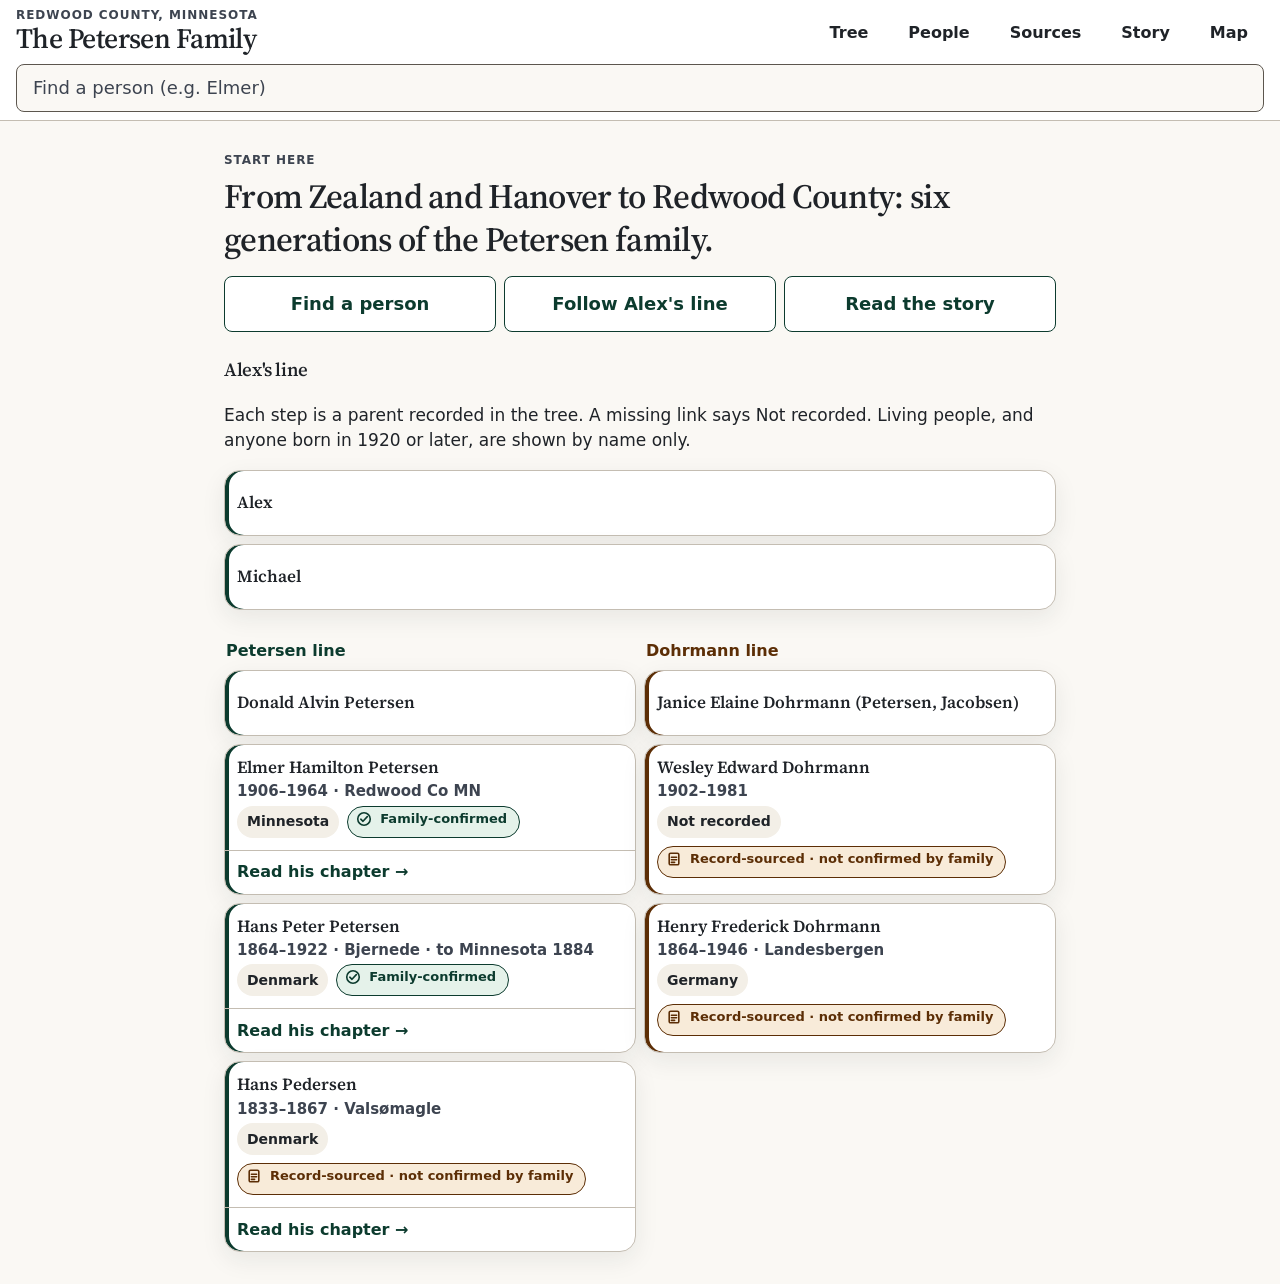
==== index.html @ b0c437d4 "Add a Start here home and a person finder Open the site on Alex's line back to Denmark and Germany, " ====
<!doctype html>
<html lang="en">
<head>
<meta charset="utf-8">
<title>Petersen Family Tree</title>
<meta name="viewport" content="width=device-width, initial-scale=1, viewport-fit=cover">
<meta name="color-scheme" content="light only">
<meta name="theme-color" content="#FAF8F4">
<meta name="description" content="From Zealand and Hanover to Redwood County. Find a person, follow Alex's line, and read the Petersen family story.">
<meta property="og:site_name" content="Petersen Family Tree">
<meta property="og:title" content="Petersen Family Tree">
<meta property="og:description" content="From Zealand and Hanover to Redwood County. Find a person, follow Alex's line, and read the Petersen family story.">
<meta property="og:type" content="website">
<meta property="og:url" content="https://alexpetersen88.github.io/petersen-family-tree/">
<meta property="og:image" content="https://alexpetersen88.github.io/petersen-family-tree/og.png">
<meta property="og:image:width" content="1200">
<meta property="og:image:height" content="630">
<meta property="og:image:alt" content="The Petersen Family, Redwood County, Minnesota">
<meta name="twitter:card" content="summary_large_image">
<meta name="twitter:title" content="Petersen Family Tree">
<meta name="twitter:description" content="From Zealand and Hanover to Redwood County. Find a person, follow Alex's line, and read the Petersen family story.">
<meta name="twitter:image" content="https://alexpetersen88.github.io/petersen-family-tree/og.png">
<link rel="canonical" href="https://alexpetersen88.github.io/petersen-family-tree/">
<link rel="icon" href="data:image/svg+xml,%3Csvg xmlns='http://www.w3.org/2000/svg' viewBox='0 0 32 32'%3E%3Crect width='32' height='32' rx='6' fill='%230C3B2E'/%3E%3C/svg%3E">
<script>
try{if(localStorage.getItem("petersen-tree-pane")==="hidden")document.documentElement.classList.add("tree-pane-hidden")}catch(e){}
try{var h=decodeURIComponent((location.hash||"").replace(/^#/,""));if(!h||h==="start")document.documentElement.classList.add("home-open")}catch(e){}
</script>
<link rel="stylesheet" href="style.css">
</head>
<body class="tree">
<header>
<div class="brand"><p class="eyebrow">Redwood County, Minnesota</p><h1><a href="index.html#start">The Petersen Family</a></h1></div>
<nav aria-label="Primary"><a class="on" data-nav="tree" href="index.html#tree" aria-current="page">Tree</a><a href="people.html">People</a><a href="sources.html">Sources</a><a href="story/index.html">Story</a><a href="map.html">Map</a></nav>
</header>
<section id="home" class="start">
<div class="start-inner">
<p class="eyebrow">Start here</p>
<h2 id="start-title">From Zealand and Hanover to Redwood County: six generations of the Petersen family.</h2>
<div class="start-actions">
<button type="button" id="find-person">Find a person</button>
<a href="#alex-line">Follow Alex's line</a>
<a href="story/index.html">Read the story</a>
</div>
<section id="alex-line" aria-labelledby="alex-line-title">
<h3 id="alex-line-title">Alex's line</h3>
<p class="lede">Each step is a parent recorded in the tree. A missing link says Not recorded. Living people, and anyone born in 1920 or later, are shown by name only.</p>
<div id="ladder-root"><p class="lede">The line loads with the family tree.</p></div>
</section>
</div>
</section>
<div class="banner"></div>
<div class="toolbar">
<div class="scope" role="group" aria-label="Tree scope">
<button id="scopefocus" type="button" aria-pressed="true" aria-label="Focus. Shows parents, spouse, children, and siblings.">Focus</button>
<button id="scopefull" type="button" aria-pressed="false">Show full tree</button>
</div>
<p id="scopestatus" class="sr" aria-live="polite">Focus on Hans Peter Petersen. Showing parents, spouse, children, and siblings.</p>
<details class="legend" id="legend">
<summary>Key</summary>
<div class="legend-body" id="legendbody">
<p><span class="badge badge-family" data-badge="family"><span class="badge-label">Family</span></span> Family-confirmed</p>
<p><span class="badge badge-records" data-badge="records"><span class="badge-label">Records</span></span> Record-sourced, not confirmed by family</p>
<p><span class="badge badge-candidate" data-badge="candidate"><span class="badge-label">Candidate</span></span> Candidate, not proven</p>
<p><span class="badge badge-living" data-badge="living"><span class="badge-label">Living</span></span> Living person</p>
<p class="legend-help">Focus shows parents, spouse, kids, and siblings. Show full tree for everyone else.</p>
<p class="legend-help">A bar joins a couple. Their children hang under that bar. Drag or pinch to move. Tap a person for details.</p>
</div>
</details>
<div class="ctrl" role="group" aria-label="Tree view">
<button id="zo" type="button" aria-label="Zoom out"><svg class="ctrl-ico" viewBox="0 0 24 24" aria-hidden="true" focusable="false"><path d="M6 12h12" fill="none" stroke="currentColor" stroke-width="2" stroke-linecap="round"/></svg></button>
<button id="zr" type="button" aria-label="Recenter on the selected person"><svg class="ctrl-ico" viewBox="0 0 24 24" aria-hidden="true" focusable="false"><circle cx="12" cy="12" r="3.5" fill="none" stroke="currentColor" stroke-width="2"/><path d="M12 3v4M12 17v4M3 12h4M17 12h4" fill="none" stroke="currentColor" stroke-width="2" stroke-linecap="round"/></svg><span class="ctrl-label">Recenter</span></button>
<button id="zi" type="button" aria-label="Zoom in"><svg class="ctrl-ico" viewBox="0 0 24 24" aria-hidden="true" focusable="false"><path d="M12 6v12M6 12h12" fill="none" stroke="currentColor" stroke-width="2" stroke-linecap="round"/></svg></button>
</div>
<button id="panetoggle" class="pane-toggle" type="button" aria-expanded="true" aria-controls="sheet"><span class="when-open">Hide details</span><span class="when-closed">Show details</span></button>
</div>
<main class="stage">
<div id="treewrap">
<svg id="svg" aria-label="Petersen family tree"><g id="vp"></g></svg>
</div>
<aside id="sheet" aria-labelledby="sheetlabel">
<button id="panehide" class="pane-hide" type="button">Hide details</button>
<div class="sheetbar" id="sheetbar">
<button id="sheetclose" class="sheetclose" type="button" aria-expanded="false" aria-controls="panel" aria-label="Show details">
<span class="handle" aria-hidden="true"></span>
<span class="sheetline"><span id="sheetlabel">Family tree</span><span id="sheetaction">Details</span></span>
</button>
</div>
<div class="peek-spacer" aria-hidden="true"></div>
<div id="panel" inert>
<h2>Family tree</h2>
<p class="empty-cta">Person details load with the tree.</p>
</div>
<div class="sheet-foot" id="sheetfoot" inert>
<button id="sheetback" type="button">Back to tree</button>
</div>
</aside>
</main>
<div id="safeprobe" aria-hidden="true"></div>
<script src="data.js"></script>
<script src="common.js"></script>
<script src="lineage.js"></script>
<script src="finder.js"></script>
<script src="home.js"></script>
<script src="tree.js"></script>
</body>
</html>
---- style.css ----
/* Source Serif 4, SIL OFL — see fonts/OFL.txt. Light only: no dark theme. */
@font-face{
  font-family:"Source Serif 4";
  font-style:normal;
  font-weight:400 700;
  font-display:swap;
  src:url("fonts/source-serif-4-latin.woff2") format("woff2");
  unicode-range:U+0000-00FF,U+0131,U+0152-0153,U+02BB-02BC,U+02C6,U+02DA,U+02DC,U+0304,U+0308,U+0329,U+2000-206F,U+20AC,U+2122,U+2191,U+2193,U+2212,U+2215,U+FEFF,U+FFFD;
}
:root{
  --bg:#FAF8F4;
  --ink:#1F2328;
  --muted:#3D4450;
  --line:#C4BDB2;
  --control:#5C564E;
  --edge:#5C564E;
  --accent:#0C3B2E;
  --accent-press:#08281F;
  --accent-soft:#E5F2EA;
  --records:#5C2E06;
  --records-soft:#F8EBD9;
  --green:var(--accent);
  --amber:var(--records);
  --date:var(--ink);
  --card:#FFFFFF;
  --card-2:#F3EFE7;
  --shadow:0 8px 24px rgba(31,35,40,.08);
  --green-soft:var(--accent-soft);
  --amber-soft:var(--records-soft);
  --blue-soft:var(--accent-soft);
  --blue:var(--accent);
  --on-accent:#FFFFFF;
  --peek:calc(72px + env(safe-area-inset-bottom, 0px));
  --tap:48px;
  --sans:system-ui,-apple-system,"Segoe UI",sans-serif;
  --serif:"Source Serif 4",Georgia,"Iowan Old Style","Palatino Linotype",Palatino,serif;
  color-scheme:light only;
}
*{box-sizing:border-box}
html,body{margin:0;max-width:100%;background:var(--bg);color:var(--ink)}
html{color-scheme:light only;background:#FAF8F4}
body{font-family:var(--sans);line-height:1.5;color:#1F2328;background:#FAF8F4}
h1,h2,h3{font-family:var(--serif);font-weight:560;letter-spacing:-.02em}
body.tree{height:100vh;height:100dvh;display:flex;flex-direction:column;overflow:hidden}
a{color:var(--accent)}
a:visited{color:var(--accent)}
button,a,summary{-webkit-tap-highlight-color:transparent}
:focus{outline:none}
:focus-visible{outline:3px solid var(--ink);outline-offset:3px}
header{flex:none;display:flex;flex-wrap:wrap;align-items:center;justify-content:space-between;gap:8px;row-gap:8px;padding:8px 16px;padding-top:max(8px,env(safe-area-inset-top));padding-left:max(16px,env(safe-area-inset-left));padding-right:max(16px,env(safe-area-inset-right));background:var(--card);border-bottom:1px solid var(--line);z-index:8}
.brand{min-width:0}
.eyebrow{margin:0;font:700 .75rem var(--sans);letter-spacing:.08em;text-transform:uppercase;color:var(--muted)}
h1{margin:0;font-size:clamp(1.125rem,4.4vw,1.5rem);line-height:1.2}
h1 a,h1 a:visited{color:inherit;text-decoration:none}
nav{display:flex;gap:8px;flex:none}
nav a{font:700 1rem var(--sans);text-decoration:none;color:var(--ink);padding:0 16px;border-radius:999px;min-height:var(--tap);min-width:var(--tap);display:inline-flex;align-items:center;justify-content:center;white-space:nowrap}
nav a.on{background:var(--accent);color:var(--on-accent)}
nav a.on:visited{color:var(--on-accent)}
.banner{flex:none;background:var(--card-2);border-bottom:1px solid var(--line)}
.banner-details summary{min-height:var(--tap);padding:8px 16px;padding-left:max(16px,env(safe-area-inset-left));padding-right:max(16px,env(safe-area-inset-right));display:flex;align-items:center;gap:8px;cursor:pointer;font:700 1rem/1.3 var(--sans);list-style:none}
.banner-details summary::-webkit-details-marker{display:none}
.banner-title{color:var(--ink)}
.banner-hint{margin-left:auto;color:var(--muted);font-weight:650;font-size:.875rem;text-align:right}
.banner-details summary::after{content:"";flex:none;width:8px;height:8px;border-right:2px solid var(--ink);border-bottom:2px solid var(--ink);transform:translateY(-2px) rotate(45deg)}
.banner-details[open] summary::after{transform:translateY(2px) rotate(-135deg)}
.banner-full{margin:0;padding:0 16px 16px;padding-left:max(16px,env(safe-area-inset-left));padding-right:max(16px,env(safe-area-inset-right));font:400 1rem/1.5 var(--sans);color:var(--ink)}
@media (max-width:800px){
  .banner-details summary{display:grid;grid-template-columns:minmax(0,1fr) auto;align-items:center;column-gap:8px;row-gap:0}
  .banner-title{grid-column:1}
  .banner-hint{grid-column:1;margin-left:0;text-align:left}
  .banner-details summary::after{grid-column:2;grid-row:1 / span 2;align-self:center;margin:0}
}
.toolbar{position:relative;z-index:6;flex:none;display:flex;flex-wrap:wrap;align-items:center;gap:8px;padding:8px 16px;padding-left:max(16px,env(safe-area-inset-left));padding-right:max(16px,env(safe-area-inset-right));background:var(--card);border-bottom:1px solid var(--line)}
.scope{display:flex;flex:1 1 auto;min-width:min(100%,18rem);border:1px solid var(--control);border-radius:999px;overflow:hidden;background:var(--bg)}
.scope button{flex:1;touch-action:manipulation;min-height:var(--tap);padding:0 14px;border:0;border-radius:0;background:transparent;color:var(--ink);font:700 1rem/1.2 var(--sans);cursor:pointer;white-space:nowrap}
.scope button+button{box-shadow:inset 1px 0 0 var(--control)}
.scope button[aria-pressed="true"]{background:var(--accent);color:var(--on-accent)}
.scope button:active{background:var(--card-2)}
.scope button[aria-pressed="true"]:active{background:var(--accent-press)}
.sr{position:absolute;width:1px;height:1px;padding:0;margin:-1px;overflow:hidden;clip:rect(0,0,0,0);white-space:nowrap;border:0}
.legend{position:relative}
.legend summary{min-height:var(--tap);min-width:var(--tap);padding:0 16px;display:inline-flex;align-items:center;gap:8px;border-radius:999px;border:1px solid var(--control);background:var(--bg);color:var(--ink);font:700 1rem var(--sans);cursor:pointer;list-style:none;touch-action:manipulation}
.legend summary::-webkit-details-marker{display:none}
.legend[open] summary{background:var(--accent-soft);color:var(--accent);border-color:var(--accent)}
.legend-body{display:none;position:absolute;left:0;top:calc(100% + 8px);width:min(24rem,calc(100vw - 32px));background:var(--card);border:1px solid var(--line);border-radius:16px;box-shadow:var(--shadow);padding:16px;z-index:7}
.legend[open] .legend-body{display:block}
.legend-body p{margin:8px 0;font:500 1rem/1.45 var(--sans);color:var(--ink)}
.legend-body .badge{margin:0 8px 4px 0}
.legend-help{color:var(--muted);margin-top:16px}
.badge{display:inline-flex;align-items:center;gap:8px;max-width:100%;min-height:32px;padding:4px 12px 4px 8px;border-radius:999px;border:1.5px solid transparent;font:700 .8125rem/1.3 var(--sans);vertical-align:middle}
.badge-ico{width:16px;height:16px;flex:none;display:block}
.badge-label{min-width:0}
.badge-family{color:var(--accent);background:var(--accent-soft);border-color:var(--accent)}
.badge-records,.badge-candidate{color:var(--records);background:var(--records-soft);border-color:var(--records)}
.badge-living{color:var(--ink);background:var(--card-2);border-color:var(--ink);border-style:dashed}
.pane-toggle{flex:none;min-height:var(--tap);padding:0 16px;display:inline-flex;align-items:center;justify-content:center;gap:8px;border-radius:999px;border:1px solid var(--accent);background:var(--card);color:var(--accent);font:700 1rem/1 var(--sans);cursor:pointer;touch-action:manipulation;white-space:nowrap}
html.tree-pane-hidden .pane-toggle{background:var(--accent);color:var(--on-accent)}
.pane-toggle:active{background:var(--accent-soft)}
html.tree-pane-hidden .pane-toggle:active{background:var(--accent-press)}
.pane-hide{display:none}
.ctrl{margin-left:auto;display:flex;gap:8px;flex:none}
.ctrl button{touch-action:manipulation;flex:none;min-height:var(--tap);min-width:var(--tap);padding:0 16px;border-radius:8px;border:1px solid var(--control);background:var(--card);color:var(--ink);font:700 1rem/1 var(--sans);cursor:pointer;display:inline-flex;align-items:center;justify-content:center;gap:8px}
.ctrl-ico{width:24px;height:24px;display:block;flex:none}
.ctrl button:active{background:var(--card-2)}
main.stage{flex:1;min-height:0;display:flex;position:relative;overflow:hidden}
#treewrap{flex:1;min-width:0;min-height:0;position:relative;overflow:hidden;background:var(--bg);touch-action:none}
@media (hover:hover) and (pointer:fine){
  #treewrap{cursor:grab}
  #treewrap.grabbing{cursor:grabbing}
  .ctrl button:hover,.legend summary:hover,.scope button:hover,.pane-toggle:hover,.pane-hide:hover,.story-tools-toggle:hover{background:var(--card-2)}
  html.tree-pane-hidden .pane-toggle:hover{background:var(--accent-press)}
  .legend[open] summary:hover{background:var(--accent-soft)}
  .scope button[aria-pressed="true"]:hover{background:var(--accent-press)}
}
svg{width:100%;height:100%;display:block;touch-action:none;overflow:visible}
svg text{font-family:var(--sans)}
.node{cursor:pointer}
.node rect{fill:var(--card);stroke:var(--line);stroke-width:1.6}
.node .nm{fill:var(--ink);font-weight:600;font-family:var(--serif)}
.node .sub{fill:var(--muted);font-weight:600}
.node .status{fill:currentColor;font-weight:700;font-size:13px}
.node .badge-bg{fill:var(--records-soft);stroke:var(--records);stroke-width:1.5}
.node.family{color:var(--accent)}
.node.records{color:var(--records)}
.node.family .badge-bg{fill:var(--accent-soft);stroke:var(--accent)}
.node.family rect{stroke:var(--accent);stroke-width:2.4}
.node.records rect{stroke:var(--records);stroke-width:2.4}
.node .badge-living{color:var(--ink)}
.node .badge-living .badge-bg{fill:var(--card-2);stroke:var(--ink);stroke-dasharray:3 2}
.node.living rect{fill:var(--accent-soft);stroke-dasharray:6 4}
.node.sel rect{stroke-width:4}
.node:focus-visible{outline:3px solid var(--ink);outline-offset:3px}
.edge{fill:none;stroke:var(--edge);stroke-width:2.25;stroke-linecap:round;stroke-linejoin:round}
.marr{stroke:var(--records);stroke-width:4;stroke-linecap:round}
#safeprobe{position:absolute;width:0;height:env(safe-area-inset-bottom,0px);overflow:hidden;pointer-events:none}
#sheet{position:absolute;left:0;right:0;bottom:0;z-index:5;display:flex;flex-direction:column;width:auto;max-height:calc(100% - 136px);overflow:hidden;background:var(--card);border-top:1px solid var(--line);border-radius:16px 16px 0 0;box-shadow:0 -8px 32px rgba(31,35,40,.16);transform:translateY(calc(100% - var(--peek)));transition:transform .24s ease;padding:0}
#sheet.open{transform:none;height:calc(100% - 136px)}
#sheet.dragging{transition:none}
.sheetbar{height:72px;flex:none;touch-action:none;user-select:none}
.sheetclose{display:flex;flex-direction:column;align-items:stretch;justify-content:center;width:100%;height:100%;margin:0;padding:8px 16px;border:0;background:transparent;color:inherit;font:inherit;text-align:left;cursor:pointer;touch-action:manipulation}
.handle{width:48px;height:4px;border-radius:999px;background:var(--control);display:block;margin:0 auto 8px}
.sheetline{display:flex;align-items:center;justify-content:space-between;gap:8px;min-width:0}
#sheetlabel{font:700 1.0625rem/1.2 var(--sans);color:var(--ink);overflow:hidden;text-overflow:ellipsis;white-space:nowrap;min-width:0}
#sheetaction{flex:none;display:inline-flex;align-items:center;min-height:32px;padding:8px 12px;border-radius:999px;background:var(--accent-soft);color:var(--accent);font:700 .875rem/1 var(--sans)}
.peek-spacer{height:env(safe-area-inset-bottom,0px);flex:none}
#sheet.open .peek-spacer{height:0}
#panel{overflow:auto;overscroll-behavior:contain;touch-action:pan-y;-webkit-overflow-scrolling:touch;padding:8px 16px 16px;flex:1;min-height:0}
#panel h2{margin:8px 0;font-size:1.75rem;line-height:1.15}
#panel h3{font:700 .75rem/1 var(--sans);letter-spacing:.07em;text-transform:uppercase;color:var(--muted);margin:16px 0 8px}
#panel dt{font:700 .75rem var(--sans);letter-spacing:.05em;text-transform:uppercase;color:var(--muted);margin-top:16px}
#panel dd{margin:0;font-size:1.0625rem}
#panel dd a.p{display:inline-flex;align-items:center;min-height:var(--tap);padding:8px 0}
.empty-cta{font:500 1.0625rem/1.5 var(--sans);color:var(--ink);margin:8px 0 0}
.pills{display:flex;flex-wrap:wrap;gap:8px;margin:0 0 8px}
.sheet-foot{flex:none;display:flex;padding:8px 16px calc(8px + env(safe-area-inset-bottom,0px));border-top:1px solid var(--line);background:var(--card)}
.sheet-foot button{flex:1;min-height:var(--tap);padding:0 16px;border:0;border-radius:8px;background:var(--accent);color:var(--on-accent);font:700 1rem/1 var(--sans);cursor:pointer;touch-action:manipulation}
.sheet-foot button:active{background:var(--accent-press)}
.sheet-foot button:focus-visible{outline-color:var(--ink)}
.relnote{color:var(--records);font:500 1rem/1.45 var(--sans);margin:8px 0}
.oknote{color:var(--accent);font:500 1rem/1.45 var(--sans);margin:8px 0}
a.p{color:var(--accent);cursor:pointer;text-decoration:underline;text-underline-offset:3px}
.src{margin:0 0 8px}
.src-jump{display:flex;gap:8px;align-items:center;min-height:var(--tap);padding:8px 16px;border:1px solid var(--control);border-radius:8px;background:var(--card-2);color:var(--ink);text-decoration:none}
.src-id{flex:none;font:800 .9rem var(--sans);color:var(--accent)}
.src-body{font:500 .95rem/1.35 var(--sans);overflow-wrap:anywhere}
a.src-url{display:flex;align-items:center;min-height:var(--tap);margin-top:8px;padding:8px 16px;border-radius:8px;background:var(--accent-soft);color:var(--accent);font:500 .875rem/1.35 ui-monospace,SFMono-Regular,Menlo,Consolas,monospace;overflow-wrap:anywhere;word-break:break-word}
.src-hint,.fineprint{font:500 .92rem/1.4 var(--sans)}
.src-hint{color:var(--ink);margin:8px 0}
.fineprint{color:var(--muted);margin:16px 0 0;font-size:.875rem}
.muted{color:var(--muted)}
td .muted{display:block;margin-top:8px}
.sticky-chrome{position:sticky;top:0;z-index:6;background:var(--bg)}
.sticky-chrome header{position:static}
.story-tools-toggle{display:flex;align-items:center;justify-content:space-between;gap:8px;width:100%;min-height:var(--tap);margin:0;padding:8px 16px;padding-left:max(16px,env(safe-area-inset-left));padding-right:max(16px,env(safe-area-inset-right));border:0;border-bottom:1px solid var(--line);background:var(--card);color:var(--accent);font:700 1rem/1.2 var(--sans);text-align:left;cursor:pointer;touch-action:manipulation}
.story-tools-toggle::after,.pane-toggle::after,.pane-hide::after{content:"";flex:none;width:8px;height:8px;border-right:2px solid currentColor;border-bottom:2px solid currentColor;transform:translateY(2px) rotate(-135deg)}
html.story-tools-collapsed .story-tools-toggle::after,html.tree-pane-hidden .pane-toggle::after{transform:translateY(-2px) rotate(45deg)}
.story-tools-toggle .when-closed,.pane-toggle .when-closed{display:none}
html.story-tools-collapsed .story-tools-toggle .when-open,html.tree-pane-hidden .pane-toggle .when-open{display:none}
html.story-tools-collapsed .story-tools-toggle .when-closed,html.tree-pane-hidden .pane-toggle .when-closed{display:inline}
html.story-tools-collapsed .story-tools,.story-tools[hidden]{display:none}
.story-tools-toggle:active{background:var(--accent-soft)}
.return-tree{display:flex;align-items:center;min-height:var(--tap);padding:8px 16px;padding-left:max(16px,env(safe-area-inset-left));padding-right:max(16px,env(safe-area-inset-right));background:var(--accent);color:var(--on-accent);font:700 1rem/1.3 var(--sans);text-decoration:none}
.return-tree:visited{color:var(--on-accent)}
.return-tree[hidden]{display:none}
.return-tree:focus-visible{outline-color:var(--ink)}
.wrap{padding:16px;padding-left:max(16px,env(safe-area-inset-left));padding-right:max(16px,env(safe-area-inset-right));padding-bottom:calc(32px + env(safe-area-inset-bottom,0px))}
.wrap h2{margin:8px 0;font-size:1.5rem}
.lede{font:400 1.0625rem/1.5 var(--sans);color:var(--ink)}
table,thead,tbody,tr,td,th{display:block;width:100%}
thead{display:none}
table{background:transparent;border:0;box-shadow:none;border-spacing:0}
tr{background:var(--card);border:1px solid var(--line);border-radius:16px;box-shadow:var(--shadow);margin:0 0 16px;padding:16px;scroll-margin-top:8px}
td,th{border:0;padding:8px 0;vertical-align:top;text-align:left;font-size:1rem;overflow-wrap:anywhere}
td::before{content:attr(data-label);display:block;font:700 .75rem var(--sans);letter-spacing:.05em;text-transform:uppercase;color:var(--muted);margin-bottom:8px}
.sid{font:800 1rem var(--sans);color:var(--ink)}
.flag{display:inline-block;margin-top:8px;font:700 .8125rem/1.35 var(--sans);color:var(--records)}
a.who{display:flex;align-items:center;min-height:var(--tap);padding:8px 0;border-bottom:1px solid var(--line);color:var(--ink);font:650 1rem/1.35 var(--sans);text-decoration:underline;text-underline-offset:3px}
a.who:last-child{border-bottom:0}
tr:last-child td{border-bottom:0}
tr:target{background:var(--records-soft);box-shadow:inset 0 0 0 2px var(--records)}
.notes p,.notes li{font:400 1rem/1.5 var(--sans);color:var(--ink)}
.notes h3{font-family:var(--serif);font-weight:600;font-size:1.125rem}
.notes a{overflow-wrap:anywhere}
@media (max-width:800px){
  .scope{flex:1 1 100%;min-width:0}
  .pane-toggle{flex:1 1 100%;border-radius:8px}
}
@media (max-width:800px) and (min-height:501px){
  header{flex-wrap:wrap;row-gap:8px}
  header nav{flex:1 1 100%;display:grid;grid-template-columns:repeat(5,minmax(0,1fr));gap:4px}
  header nav a{width:100%;padding:0 2px;font-size:.8125rem}
}
@media (max-width:380px){
  header nav a{font-size:.75rem;padding:0 1px}
}
@media (max-width:800px) and (max-height:500px){
  .eyebrow{display:none}
  header{padding-top:max(8px,env(safe-area-inset-top));padding-bottom:8px}
  .banner-hint{display:none}
  header nav{flex:1 1 100%;display:grid;grid-template-columns:repeat(5,minmax(0,1fr));gap:4px}
  header nav a{width:100%;padding:0 2px;font-size:.8125rem}
  #sheet{max-height:calc(100% - 80px)}
  #sheet.open{height:calc(100% - 80px)}
}
html.tree-pane-hidden #sheet,html.tree-pane-hidden #sheet.open{transform:translateY(100%);pointer-events:none}
@media (min-width:801px){
  h1{font-size:1.75rem}
  nav a{padding:0 16px}
  #sheet,#sheet.open{position:relative;transform:none;width:min(440px,38vw);height:auto;max-height:none;flex:none;align-self:stretch;border-radius:0;border-top:0;border-left:1px solid var(--line);box-shadow:none;overflow:auto}
  html.tree-pane-hidden #sheet,html.tree-pane-hidden #sheet.open{width:0;min-width:0;flex:0 0 0;border-left-width:0;overflow:hidden;padding:0;transform:none;visibility:hidden}
  .pane-hide{display:flex;align-items:center;justify-content:space-between;gap:8px;position:sticky;top:0;z-index:2;flex:none;width:100%;min-height:var(--tap);margin:0;padding:8px 16px;border:0;border-bottom:1px solid var(--line);background:var(--card);color:var(--accent);font:700 1rem/1.2 var(--sans);text-align:left;cursor:pointer;touch-action:manipulation}
  .pane-hide:active{background:var(--accent-soft)}
  .sheetbar,.peek-spacer,.sheet-foot{display:none}
  #panel{overflow:visible;flex:none}
  .wrap{max-width:1080px;margin:0 auto;padding-top:24px}
  table{display:table;border-collapse:separate;border-spacing:0;width:100%;background:var(--card);border:1px solid var(--line);border-radius:16px;overflow:hidden;box-shadow:var(--shadow)}
  thead{display:table-header-group}
  tbody{display:table-row-group}
  tr{display:table-row;margin:0;padding:0;border:0;border-radius:0;box-shadow:none;background:transparent}
  td,th{display:table-cell;width:auto;border-bottom:1px solid var(--line);padding:16px}
  th{font:700 .75rem var(--sans);letter-spacing:.05em;text-transform:uppercase;color:var(--muted);background:var(--card-2)}
  td::before{content:none}
  th:nth-child(1),td:nth-child(1){width:7rem}
  th:nth-child(3),td:nth-child(3){width:32%}
  a.who{min-height:var(--tap);padding:8px 0;border:0}
  tr:target{background:var(--records-soft);box-shadow:none}
}
@media (prefers-reduced-motion:reduce){#sheet{transition:none}}

body.story{background:var(--bg)}
.story-jump{display:grid;grid-template-columns:repeat(6,minmax(0,1fr));gap:8px;padding:8px 16px;padding-left:max(16px,env(safe-area-inset-left));padding-right:max(16px,env(safe-area-inset-right));background:var(--card);border-bottom:1px solid var(--line)}
.story-jump a{min-height:var(--tap);min-width:0;width:auto;display:flex;align-items:center;justify-content:center;padding:0 8px;border-radius:999px;border:1px solid var(--control);background:var(--bg);color:var(--ink);font:700 .875rem var(--sans);text-decoration:none;touch-action:manipulation}
.story-jump a[aria-current="page"]{background:var(--accent);border-color:var(--accent);color:var(--on-accent)}
.story-companions{display:flex;flex-direction:column;gap:8px;padding:0 16px 8px;padding-left:max(16px,env(safe-area-inset-left));padding-right:max(16px,env(safe-area-inset-right));background:var(--card);border-bottom:1px solid var(--line)}
.story-companions a{min-height:var(--tap);display:flex;align-items:center;justify-content:center;padding:8px 12px;border-radius:8px;border:1px solid var(--control);background:var(--bg);color:var(--ink);font:700 .9rem/1.2 var(--sans);text-align:center;text-decoration:none;touch-action:manipulation}
.story-companions a:visited{color:var(--ink)}
.story-companions a[aria-current="page"],.story-companions a[aria-current="page"]:visited{background:var(--accent);border-color:var(--accent);color:var(--on-accent)}
.story-files{display:flex;flex-direction:column;gap:8px;padding:0 16px 8px;padding-left:max(16px,env(safe-area-inset-left));padding-right:max(16px,env(safe-area-inset-right));background:var(--card);border-bottom:1px solid var(--line)}
.story-files a{min-height:var(--tap);display:flex;align-items:center;justify-content:center;padding:8px 16px;border-radius:8px;background:var(--accent-soft);color:var(--accent);font:700 .9rem/1.2 var(--sans);text-align:center;text-decoration:none;touch-action:manipulation}
@media (max-width:360px){
  .story-files a,.story-companions a{font-size:.8125rem;padding:8px}
}
.story-wrap{max-width:42rem;margin:0 auto;padding:24px 16px calc(40px + env(safe-area-inset-bottom));padding-left:max(16px,env(safe-area-inset-left));padding-right:max(16px,env(safe-area-inset-right))}
.story-wrap h2{line-height:1.2;font-size:clamp(1.75rem,7vw,2.125rem);margin:0 0 16px}
.story-wrap .lede{font-family:var(--serif);font-size:1.125rem;line-height:1.6;color:var(--ink);margin:0 0 16px}
.story-wrap h3{font-family:var(--serif);font-weight:600;font-size:1.25rem;line-height:1.35;letter-spacing:-.01em;color:var(--ink);margin:24px 0 8px}
.story-wrap p,.story-wrap li{font-family:var(--serif);font-size:1.125rem;line-height:1.65;overflow-wrap:break-word;text-wrap:pretty}
.story-wrap p{margin:0 0 16px}
.story-wrap ul{margin:0 0 16px;padding-left:1.25rem}
.story-wrap li{margin:0 0 8px;padding-left:.15rem}
.story-wrap li::marker{color:var(--accent)}
.story-wrap strong{font-weight:700}
.story-wrap code{font-family:ui-monospace,SFMono-Regular,Menlo,Consolas,monospace;font-size:.9em}
.dek{font-family:var(--serif);font-size:1.0625rem;line-height:1.55;color:var(--muted);margin:0 0 24px}
a.cite{font-family:var(--sans);font-weight:750;font-size:.86em;letter-spacing:.01em;white-space:nowrap;text-underline-offset:3px}
.provisional{background:var(--records-soft);border-radius:8px;padding:16px;box-shadow:inset 4px 0 0 var(--records)}
.unknown{margin-top:24px;padding:8px 16px 16px;background:var(--card);border:1px solid var(--line);border-radius:16px;box-shadow:var(--shadow)}
.unknown h3{margin-top:16px}
.chapter-list{list-style:none;margin:0;padding:0;display:flex;flex-direction:column;gap:8px}
.chapter-card{display:flex;gap:16px;align-items:flex-start;min-height:72px;padding:16px;background:var(--card);border:1px solid var(--line);border-radius:16px;box-shadow:var(--shadow);color:var(--ink);text-decoration:none;touch-action:manipulation}
.chapter-card:active{background:var(--accent-soft)}
.chapter-num{flex:none;width:48px;height:48px;border-radius:8px;background:var(--accent);color:var(--on-accent);display:flex;align-items:center;justify-content:center;font:700 1.125rem var(--sans)}
.chapter-copy{min-width:0;display:flex;flex-direction:column;gap:8px}
.chapter-title{font-family:var(--serif);font-weight:600;font-size:1.125rem;line-height:1.3;letter-spacing:-.01em}
.chapter-sum{font-family:var(--serif);font-weight:400;font-size:1rem;line-height:1.45;color:var(--ink)}
.pager{display:grid;grid-template-columns:1fr 1fr;gap:8px;margin-top:24px}
.pager a.prev,.pager a.next{display:flex;flex-direction:column;justify-content:center;gap:8px;min-height:64px;padding:16px;border-radius:16px;text-decoration:none;touch-action:manipulation}
.pager a.prev{border:1px solid var(--line);background:var(--card);color:var(--ink);box-shadow:var(--shadow)}
.pager a.next{background:var(--accent);color:var(--on-accent);border:1px solid var(--accent)}
.pager a.next:visited{color:var(--on-accent)}
.pager a.next:first-child{grid-column:2}
.pager .dir{font:700 .75rem var(--sans);letter-spacing:.06em;text-transform:uppercase}
.pager a.prev .dir{color:var(--muted)}
.pager a.next .dir{color:var(--accent-soft)}
.pager .label{font:700 1rem/1.25 var(--sans)}
.pager a.next{align-items:flex-end;text-align:right}
.key-row{margin:16px 0 24px}
.keylink{display:flex;align-items:center;justify-content:center;min-height:var(--tap);padding:8px 16px;border-radius:8px;border:1px solid var(--control);background:var(--card);color:var(--accent);font:700 1rem/1.3 var(--sans);text-decoration:none;box-shadow:var(--shadow);touch-action:manipulation}
.pager .keylink{grid-column:1 / -1}
.src-card{background:var(--card);border:1px solid var(--line);border-radius:16px;box-shadow:var(--shadow);padding:16px 16px 8px;margin:0 0 16px;scroll-margin-top:8px}
.download-block{display:flex;flex-direction:column;gap:8px;margin-top:24px}
.download-block h3{margin:0}
.download-card{display:flex;flex-direction:column;gap:8px;min-height:72px;padding:16px;background:var(--card);border:1px solid var(--line);border-radius:16px;box-shadow:var(--shadow);color:var(--ink);text-decoration:none;touch-action:manipulation}
.download-kicker{font:700 .75rem var(--sans);letter-spacing:.06em;text-transform:uppercase;color:var(--accent)}
.download-title{font-family:var(--serif);font-weight:600;font-size:1.125rem;line-height:1.3}
.download-sum{font-family:var(--serif);font-weight:400;font-size:1rem;line-height:1.4;color:var(--ink)}
.src-card h3{margin:8px 0}
.src-card .sid{font:800 1rem var(--sans)}
.src-card .flag{font:700 .875rem/1.35 var(--sans)}
.src-card:target{background:var(--records-soft);box-shadow:inset 0 0 0 2px var(--records)}
.story-wrap a.src-url{display:inline;margin:0;padding:0;min-height:0;background:transparent;border-radius:0;font-family:ui-monospace,SFMono-Regular,Menlo,Consolas,monospace;font-size:.82em;line-height:1.45;overflow-wrap:anywhere;word-break:break-word}
.story-wrap h4{font-family:var(--serif);font-weight:600;font-size:1.05rem;line-height:1.4;color:var(--muted);margin:0 0 16px}
.story-wrap hr.story-rule{border:0;border-top:1px solid var(--line);margin:24px 0}
.map-links{display:flex;flex-wrap:wrap;align-items:center;gap:8px;width:100%;margin:12px 0}
.map-link{display:inline-flex;align-items:center;justify-content:center;min-height:var(--tap);min-width:var(--tap);padding:8px 16px;border-radius:999px;background:var(--accent);color:var(--on-accent);font-family:var(--sans);font-style:normal;font-weight:700;font-size:1rem;line-height:1.2;text-decoration:none;touch-action:manipulation;white-space:nowrap}
.map-link:visited{color:var(--on-accent)}
.map-link-google,.map-link-quiet{background:var(--card);color:var(--accent);border:1px solid var(--control)}
.map-link-google:visited,.map-link-quiet:visited{color:var(--accent)}
.map-caption{flex:1 1 100%;font:700 .8125rem/1.3 var(--sans);font-style:normal;color:var(--records)}
@media (hover:hover) and (pointer:fine){
  .chapter-card:hover,.download-card:hover,.keylink:hover,.pager a.prev:hover,.story-files a:hover,.story-companions a:hover{background:var(--card-2)}
  .map-link:hover{background:var(--accent-press)}
  .map-link-google:hover,.map-link-quiet:hover,.place-jump:hover,.near-btns button:hover,.back-map:hover{background:var(--card-2)}
  .pager a.next:hover,.sheet-foot button:hover,nav a.on:hover,.return-tree:hover,.story-jump a[aria-current="page"]:hover,.story-companions a[aria-current="page"]:hover{background:var(--accent-press)}
}
@media (min-width:801px){
  .story-jump{display:flex;justify-content:center}
  .story-jump a{flex:0 0 auto;min-width:5rem;padding:0 16px}
  .story-companions{flex-direction:row;flex-wrap:wrap;justify-content:center}
  .story-companions a{flex:0 1 auto;min-width:9.5rem}
  .story-files{flex-direction:row;flex-wrap:wrap;justify-content:center}
  .story-files a{flex:1 1 12rem;min-width:12rem}
  .story-wrap{padding-top:32px}
  .story-wrap p,.story-wrap li{font-size:1.1875rem}
}

/* Map page. Light tiles only; no theme toggle. */
body.map-page{background:#FAF8F4}
.map-toolbar{align-items:stretch}
.map-toolbar .scope{flex:1 1 100%}
.map-layout{display:block}
#map.map-canvas{height:clamp(280px,48dvh,520px);width:100%;background:#E7E2D8;border-bottom:1px solid var(--line)}
.leaflet-container{background:#E7E2D8;font-family:var(--sans)}
.leaflet-touch .leaflet-control-zoom a,.leaflet-control-zoom a{width:48px;height:48px;line-height:48px;font-size:22px;color:var(--ink)}
.leaflet-bar a,.leaflet-bar a:hover{width:48px;height:48px;line-height:48px;background:var(--card);color:var(--ink);border-color:var(--control)}
.leaflet-control-attribution{font:600 .75rem/1.3 var(--sans);background:rgba(250,248,244,.94);color:var(--ink);max-width:min(18rem,70%)}
.leaflet-control-attribution a{color:var(--accent)}
.leaflet-div-icon.pin-icon{background:transparent;border:0}
.pin-dot{display:block;width:22px;height:22px;margin:13px;border-radius:999px;background:var(--accent);box-shadow:0 0 0 3px #fff,0 0 0 5px var(--accent)}
.pin-soft .pin-dot{background:var(--card);box-shadow:0 0 0 3px #fff,0 0 0 5px var(--records);border:2px dashed var(--records);width:18px;height:18px;margin:15px}
.pin-on .pin-dot{box-shadow:0 0 0 3px #fff,0 0 0 6px var(--ink)}
.map-side{padding:16px;padding-left:max(16px,env(safe-area-inset-left));padding-right:max(16px,env(safe-area-inset-right));padding-bottom:calc(32px + env(safe-area-inset-bottom))}
.map-side h2{margin:8px 0 12px;font-size:1.5rem}
.map-side .lede{margin:0 0 16px}
.region-on{display:none;margin-left:8px;font:700 .75rem var(--sans);letter-spacing:.06em;text-transform:uppercase;color:var(--accent)}
body[data-region="dk"] #places-dk .region-on,body[data-region="mn"] #places-mn .region-on{display:inline}
.place-list{display:flex;flex-direction:column;gap:12px;margin:0 0 24px}
.place-card{background:var(--card);border:1px solid var(--line);border-radius:16px;box-shadow:var(--shadow);scroll-margin-top:12px}
.place-card.is-current{border-color:var(--accent);box-shadow:inset 0 0 0 2px var(--accent),var(--shadow)}
.place-soft{border-style:dashed}
.place-heading{margin:0}
.place-jump{display:flex;flex-direction:column;align-items:flex-start;gap:4px;width:100%;min-height:var(--tap);margin:0;padding:16px;border:0;border-radius:16px;background:transparent;color:var(--ink);text-align:left;cursor:pointer;touch-action:manipulation}
.place-jump:active{background:var(--accent-soft)}
.place-kicker{font:700 .75rem var(--sans);letter-spacing:.06em;text-transform:uppercase;color:var(--accent)}
.place-soft .place-kicker{color:var(--records)}
.place-name{font-family:var(--serif);font-weight:600;font-size:1.25rem;line-height:1.25;letter-spacing:-.02em}
.place-meta{font:600 1rem/1.35 var(--sans);color:var(--muted)}
.place-body{padding:0 16px 16px}
.place-body p{margin:0 0 12px;font:400 1.0625rem/1.5 var(--sans);color:var(--ink)}
.place-where{font-weight:650}
.back-map{display:none}
.place-card.is-current .back-map{display:inline-flex;align-items:center;justify-content:center;min-height:var(--tap);margin:0 0 12px;padding:8px 16px;border-radius:999px;border:1px solid var(--control);background:var(--card);color:var(--accent);font:700 1rem/1.2 var(--sans);cursor:pointer;touch-action:manipulation}
.near-chooser{margin:0 0 16px;padding:16px;background:var(--records-soft);border-radius:16px;box-shadow:inset 4px 0 0 var(--records)}
.near-chooser p{margin:0 0 12px;font:600 1.0625rem/1.45 var(--sans)}
.near-btns{display:flex;flex-direction:column;gap:8px}
.near-btns button{min-height:var(--tap);padding:12px 16px;border-radius:8px;border:1px solid var(--control);background:var(--card);color:var(--ink);font:700 1rem/1.3 var(--sans);text-align:left;cursor:pointer;touch-action:manipulation}
.near-btns button:active,.back-map:active{background:var(--accent-soft)}
@media (min-width:801px){
  .map-layout{display:grid;grid-template-columns:minmax(0,1.4fr) minmax(340px,440px);align-items:start}
  #map.map-canvas{position:sticky;top:0;height:100dvh;max-height:100dvh;border-bottom:0;border-right:1px solid var(--line)}
  .map-side{padding-top:24px}
}
@media (prefers-reduced-motion:reduce){
  .map-canvas,.place-card{scroll-behavior:auto}
}

/* F02 finder and F03 Start here. Light palette only. */
html.home-open{height:auto;overflow:auto}
html.home-open body.tree{height:auto;min-height:100dvh;overflow:visible;display:block}
html.home-open .banner,html.home-open .toolbar,html.home-open main.stage{display:none}
body.tree #home{display:none}
html.home-open body.tree #home{display:block}
html.home-open header{position:sticky;top:0}
html.home-open [data-nav="tree"].on,html.home-open [data-nav="tree"].on:visited{background:transparent;color:var(--ink)}
.finder{flex:1 1 100%;position:relative;min-width:0;margin:0}
.finder input{width:100%;min-height:48px;margin:0;padding:0 16px;border:1px solid var(--control);border-radius:8px;background:var(--bg);color:var(--ink);font:400 1.125rem/1.3 var(--sans)}
.finder input::placeholder{color:var(--muted);opacity:1}
.finder-pop{position:absolute;left:0;right:0;top:calc(100% + 4px);background:var(--card);border:1px solid var(--line);border-radius:16px;box-shadow:var(--shadow);z-index:30;overflow:hidden}
.finder-pop[hidden]{display:none}
#finder-list{list-style:none;margin:0;padding:8px;max-height:min(20rem,50dvh);overflow:auto}
#finder-list a,.finder-all,.people-list a{display:flex;flex-wrap:wrap;align-items:center;gap:2px 8px;box-sizing:border-box;min-height:56px;padding:8px 12px;border-radius:8px;color:var(--ink);text-decoration:none;font:600 1.0625rem/1.35 var(--sans);overflow-wrap:anywhere}
.finder-all{border-radius:0;border-top:1px solid var(--line);color:var(--accent);font-weight:700}
.finder-all:visited{color:var(--accent)}
.finder-name{font-weight:700}
.finder-meta{color:var(--muted);font-weight:600}
.finder-empty{display:flex;align-items:center;min-height:56px;padding:8px 12px;color:var(--muted);font:600 1.0625rem/1.35 var(--sans)}
#finder-list a[aria-selected="true"]{background:var(--accent-soft)}
.start{padding:16px;padding-left:max(16px,env(safe-area-inset-left));padding-right:max(16px,env(safe-area-inset-right));padding-bottom:calc(32px + env(safe-area-inset-bottom))}
.start-inner{max-width:52rem;margin:0 auto}
.start h2{margin:8px 0 16px;font-size:clamp(1.5rem,6vw,2.125rem);line-height:1.25}
.start .lede{margin:0 0 16px}
.start-actions{display:flex;flex-direction:column;gap:8px;margin:0 0 24px}
.start-actions button,.start-actions a{appearance:none;width:100%;min-height:56px;padding:8px 16px;border-radius:8px;border:1px solid var(--accent);background:var(--card);color:var(--accent);font:700 1.125rem/1.2 var(--sans);text-align:center;text-decoration:none;display:flex;align-items:center;justify-content:center;cursor:pointer;touch-action:manipulation}
.start-actions a:visited{color:var(--accent)}
.start-actions button:active,.start-actions a:active{background:var(--accent-soft)}
#alex-line{scroll-margin-top:12rem}
.ladder{list-style:none;margin:0;padding:0;display:flex;flex-direction:column;gap:8px}
.ladder-pair{display:grid;grid-template-columns:minmax(0,1fr) minmax(0,1fr);gap:8px;min-width:0}
.ladder-labels span{display:flex;align-items:flex-end;min-height:44px;padding:4px 2px 0;font:700 1rem/1.3 var(--sans)}
.ladder-labels span:first-child{color:var(--accent)}
.ladder-labels span:last-child{color:var(--records)}
@media (max-width:800px){
  .ladder-pair:not(.ladder-labels){grid-template-columns:minmax(0,1fr)}
}
.rung{min-width:0;min-height:64px;display:flex;flex-direction:column;background:var(--card);border:1px solid var(--line);border-radius:16px;box-shadow:var(--shadow);overflow:hidden}
.rung-petersen{box-shadow:inset 4px 0 0 var(--accent),var(--shadow)}
.rung-dohrmann{box-shadow:inset 4px 0 0 var(--records),var(--shadow)}
.ladder-pair .rung:only-child{grid-column:1}
.rung-main{display:flex;flex-direction:column;align-items:flex-start;justify-content:center;gap:4px;min-height:64px;min-width:0;max-width:100%;padding:12px;color:var(--ink);text-decoration:none;overflow-wrap:anywhere}
.rung-facts{display:flex;flex-wrap:wrap;gap:8px;align-items:center;max-width:100%;min-width:0}
.rung-main .badge{box-sizing:border-box;width:auto;max-width:100%;min-width:0;justify-content:flex-start}
.rung-main:visited{color:var(--ink)}
.rung-name{font-family:var(--serif);font-weight:600;font-size:1.0625rem;line-height:1.25}
.rung-years,.rung-place{font:600 .9375rem/1.3 var(--sans);color:var(--muted)}
.rung .badge{white-space:normal;height:auto;align-items:flex-start}
.rung .badge-label{white-space:normal}
.rung-chapter{display:flex;align-items:center;min-height:44px;padding:8px 12px;border-top:1px solid var(--line);color:var(--accent);font:700 1rem/1.2 var(--sans);text-decoration:none}
.rung-chapter:visited{color:var(--accent)}
.rung-gap{justify-content:center;padding:12px}
.rung-gap .rung-name{margin:0;color:var(--muted);font-family:var(--sans);font-weight:650}
.tag{display:inline-flex;align-items:center;align-self:flex-start;min-height:32px;padding:4px 10px;border-radius:999px;background:var(--card-2);color:var(--ink);font:700 .875rem/1.2 var(--sans)}
.line-jump{display:flex;flex-direction:column;gap:8px;width:100%;margin:0 0 24px}
.line-jump a{min-height:56px;display:flex;align-items:center;justify-content:center;padding:8px 16px;border-radius:8px;border:1px solid var(--accent);background:var(--card);color:var(--accent);font:700 1.0625rem/1.2 var(--sans);text-decoration:none;text-align:center}
.line-jump a:visited{color:var(--accent)}
.line-jump a:active{background:var(--accent-soft)}
.people-page section,.people-page h3,.people-page h4{scroll-margin-top:12rem}
.people-page h3{margin:24px 0 8px;font-size:1.5rem}
.people-page h4{margin:16px 0 8px;font-size:1.125rem}
.letter-jump{display:flex;flex-wrap:wrap;gap:8px;width:100%;margin:0 0 8px}
.letter-jump a{min-width:44px;min-height:44px;padding:0 8px;display:inline-flex;align-items:center;justify-content:center;border-radius:8px;border:1px solid var(--control);background:var(--bg);color:var(--ink);font:700 1rem var(--sans);text-decoration:none}
.letter-jump a:visited{color:var(--ink)}
.people-list{list-style:none;margin:0 0 16px;padding:0;background:var(--card);border:1px solid var(--line);border-radius:16px;box-shadow:var(--shadow);overflow:hidden}
.people-list a{border-radius:0;border-bottom:1px solid var(--line);padding:8px 16px}
.people-list a:visited{color:var(--ink)}
.people-list li:last-child a{border-bottom:0}
@media (min-width:801px){
  .start{padding-top:32px}
  .start-actions{flex-direction:row}
  .start-actions button,.start-actions a{flex:1 1 0;width:auto}
  .line-jump{flex-direction:row}
  .line-jump a{flex:1}
}
@media (hover:hover) and (pointer:fine){
  #finder-list a:hover,.people-list a:hover,.rung-main:hover,.letter-jump a:hover{background:var(--accent-soft)}
  .start-actions button:hover,.start-actions a:hover,.line-jump a:hover,.finder-all:hover,.rung-chapter:hover{background:var(--accent-soft)}
}
@media (prefers-reduced-motion:reduce){
  .finder-pop,.rung,.start{scroll-behavior:auto}
}
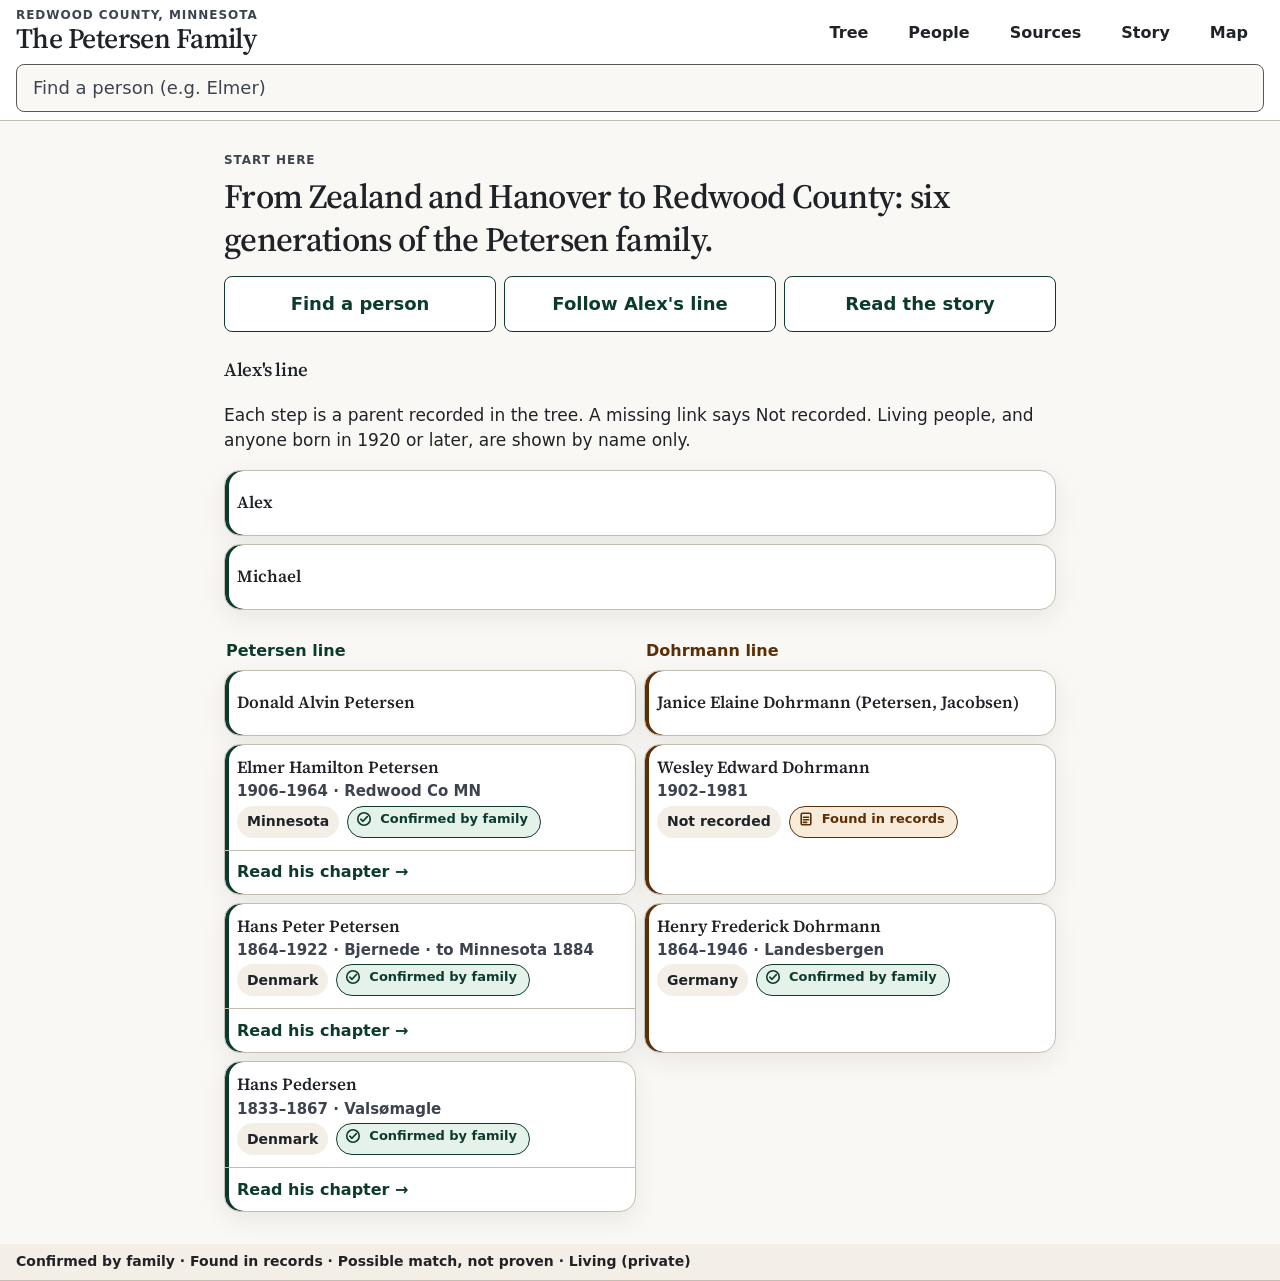
==== commit 2d351802: "Make the tree, sources, and story easier to read Whole family is a list on a phone, Back steps throu" ====
--- a/index.html
+++ b/index.html
@@ -59,12 +59,12 @@
 <details class="legend" id="legend">
 <summary>Key</summary>
 <div class="legend-body" id="legendbody">
-<p><span class="badge badge-family" data-badge="family"><span class="badge-label">Family</span></span> Family-confirmed</p>
-<p><span class="badge badge-records" data-badge="records"><span class="badge-label">Records</span></span> Record-sourced, not confirmed by family</p>
-<p><span class="badge badge-candidate" data-badge="candidate"><span class="badge-label">Candidate</span></span> Candidate, not proven</p>
-<p><span class="badge badge-living" data-badge="living"><span class="badge-label">Living</span></span> Living person</p>
+<p><span class="badge badge-family" data-badge="family"><span class="badge-label">Confirmed by family</span></span> Locked, or confirmed by Alex</p>
+<p><span class="badge badge-records" data-badge="records"><span class="badge-label">Found in records</span></span> Record-sourced, or a hit</p>
+<p><span class="badge badge-candidate" data-badge="candidate"><span class="badge-label">Possible match, not proven</span></span> Candidate, or a lead</p>
+<p><span class="badge badge-living" data-badge="living"><span class="badge-label">Living (private)</span></span> Living, or born after about 1920</p>
 <p class="legend-help">Focus shows parents, spouse, kids, and siblings. Show full tree for everyone else.</p>
-<p class="legend-help">A bar joins a couple. Their children hang under that bar. Drag or pinch to move. Tap a person for details.</p>
+<p class="legend-help">A bar joins a couple. Their children hang under that bar. Drag or pinch to move. On a phone, swipe up for the next generation and down for the previous one. Tap a person for details.</p>
 </div>
 </details>
 <div class="ctrl" role="group" aria-label="Tree view">
@@ -74,12 +74,15 @@
 </div>
 <button id="panetoggle" class="pane-toggle" type="button" aria-expanded="true" aria-controls="sheet"><span class="when-open">Hide details</span><span class="when-closed">Show details</span></button>
 </div>
+<p class="keystrip" id="keystrip">Confirmed by family · Found in records · Possible match, not proven · Living (private)</p>
 <main class="stage">
 <div id="treewrap">
 <svg id="svg" aria-label="Petersen family tree"><g id="vp"></g></svg>
+<div id="familylist" class="family-list" hidden></div>
 </div>
 <aside id="sheet" aria-labelledby="sheetlabel">
 <button id="panehide" class="pane-hide" type="button">Hide details</button>
+<p class="keystrip keystrip-sheet">Confirmed by family · Found in records · Possible match, not proven · Living (private)</p>
 <div class="sheetbar" id="sheetbar">
 <button id="sheetclose" class="sheetclose" type="button" aria-expanded="false" aria-controls="panel" aria-label="Show details">
 <span class="handle" aria-hidden="true"></span>
--- a/style.css
+++ b/style.css
@@ -467,3 +467,91 @@
 @media (prefers-reduced-motion:reduce){
   .finder-pop,.rung,.start{scroll-behavior:auto}
 }
+
+/* F07–F15 */
+.keystrip{margin:0;padding:8px 16px;background:var(--card-2);border-bottom:1px solid var(--line);font:700 .875rem/1.4 var(--sans);color:var(--ink)}
+.keystrip-sheet{display:none;border-bottom:0;padding:8px 16px 0}
+@media (max-width:800px){
+  #keystrip{display:none}
+  .keystrip-sheet{display:block}
+  body.outline-mode #svg{display:none}
+  body.outline-mode #familylist{display:block}
+}
+.family-list{display:none;overflow:auto;height:100%;padding:8px 16px 24px;background:var(--bg)}
+.outline,.outline ul{list-style:none;margin:0;padding:0}
+.outline ul{margin-left:16px;border-left:2px solid var(--line);padding-left:8px}
+.outline button{display:flex;align-items:center;width:100%;min-height:44px;margin:4px 0;padding:8px 12px;border:1px solid var(--line);border-radius:8px;background:var(--card);color:var(--ink);font:600 1rem/1.3 var(--sans);text-align:left;cursor:pointer}
+.story-jumps{display:flex;flex-direction:column;gap:8px;margin:8px 0 16px}
+.story-jump-btn{display:flex;align-items:center;min-height:44px;padding:8px 16px;border-radius:8px;background:var(--accent);color:var(--on-accent);font:700 1rem/1.3 var(--sans);text-decoration:none}
+.story-jump-btn:visited{color:var(--on-accent)}
+.research-notes{margin:16px 0;border:1px solid var(--line);border-radius:8px;background:var(--card-2)}
+.research-notes summary{min-height:44px;padding:8px 16px;font:700 1rem/1.3 var(--sans);cursor:pointer}
+.research-notes p{margin:0;padding:0 16px 12px;font:400 .95rem/1.45 var(--sans)}
+.fact-sure{font-weight:700}
+.source-search{margin:0 0 16px}
+#source-q{width:100%;min-height:48px;padding:0 16px;border:1px solid var(--control);border-radius:8px;background:var(--bg);color:var(--ink);font:400 1.125rem/1.3 var(--sans)}
+#source-all{min-height:44px;margin:0 0 16px;padding:8px 16px;border:1px solid var(--accent);border-radius:8px;background:var(--card);color:var(--accent);font:700 1rem var(--sans);cursor:pointer}
+.updated{margin:4px 0 16px;font:600 1rem/1.4 var(--sans);color:var(--muted)}
+.ruled{margin:16px 0}
+.ruled summary{min-height:44px;display:flex;align-items:center;font:700 1rem/1.3 var(--sans);cursor:pointer}
+a.cite{display:inline-flex;align-items:center;min-height:32px;padding:6px 8px;margin:0 4px}
+.place-card:not(.is-current) .place-body{display:none}
+.place-jump{min-height:56px}
+.people-here{font:600 1rem/1.4 var(--sans)}
+.node .status{font-size:16px}
+
+/* F04 + F06: phone tree stays readable, and the chrome gets out of the way. */
+.banner-in-key{display:none}
+@media (max-width:800px){
+  body.tree .banner{display:none}
+  .banner-in-key{display:block}
+  html:not(.home-open) body.tree header{padding-top:max(4px,env(safe-area-inset-top));padding-bottom:4px;row-gap:4px}
+  html:not(.home-open) body.tree .eyebrow{display:none}
+  html:not(.home-open) body.tree h1{font-size:.95rem;max-width:5.5rem;overflow:hidden;text-overflow:ellipsis;white-space:nowrap}
+  html:not(.home-open) body.tree header nav{flex:1 1 auto;display:flex;width:auto;min-width:0;gap:4px}
+  html:not(.home-open) body.tree header nav a{min-height:44px;min-width:0;padding:0 4px;font-size:.8125rem}
+  html:not(.home-open) body.tree .finder input{min-height:44px;font-size:1rem}
+  body.tree .toolbar{flex-wrap:nowrap;gap:8px;padding:4px 8px;padding-left:max(8px,env(safe-area-inset-left));padding-right:max(8px,env(safe-area-inset-right))}
+  body.tree .scope{flex:1 1 auto;min-width:0;min-height:44px}
+  body.tree .scope button{min-height:44px;padding:0 8px;font-size:.9375rem}
+  body.tree .legend summary{min-height:44px;min-width:44px;padding:0 12px}
+  body.tree .pane-toggle{display:none}
+  body.tree .ctrl{position:fixed;right:max(8px,env(safe-area-inset-right));bottom:calc(var(--peek) + 8px);margin:0;width:48px;flex-direction:column;gap:8px;z-index:6}
+  body.tree .ctrl button{width:48px;min-width:48px;height:48px;min-height:48px;padding:0}
+  body.tree .ctrl-label{position:absolute;width:1px;height:1px;padding:0;margin:-1px;overflow:hidden;clip:rect(0,0,0,0)}
+  body.tree:has(#sheet.open) .ctrl{bottom:auto;top:calc(var(--chrome, 160px) + 8px)}
+  #sheet{max-height:85dvh}
+  #sheet.open{height:85dvh;max-height:85dvh}
+}
+
+/* F07–F15 */
+.keystrip{margin:0;padding:8px 16px;background:var(--card-2);border-bottom:1px solid var(--line);font:700 .875rem/1.4 var(--sans);color:var(--ink)}
+.keystrip-sheet{display:none;border-bottom:0;padding:8px 16px 0}
+@media (max-width:800px){
+  #keystrip{display:none}
+  .keystrip-sheet{display:block}
+  body.outline-mode #svg{display:none}
+  body.outline-mode #familylist{display:block}
+}
+.family-list{display:none;overflow:auto;height:100%;padding:8px 16px 24px;background:var(--bg)}
+.outline,.outline ul{list-style:none;margin:0;padding:0}
+.outline ul{margin-left:16px;border-left:2px solid var(--line);padding-left:8px}
+.outline button{display:flex;align-items:center;width:100%;min-height:44px;margin:4px 0;padding:8px 12px;border:1px solid var(--line);border-radius:8px;background:var(--card);color:var(--ink);font:600 1rem/1.3 var(--sans);text-align:left;cursor:pointer}
+.story-jumps{display:flex;flex-direction:column;gap:8px;margin:8px 0 16px}
+.story-jump-btn{display:flex;align-items:center;min-height:44px;padding:8px 16px;border-radius:8px;background:var(--accent);color:var(--on-accent);font:700 1rem/1.3 var(--sans);text-decoration:none}
+.story-jump-btn:visited{color:var(--on-accent)}
+.research-notes{margin:16px 0;border:1px solid var(--line);border-radius:8px;background:var(--card-2)}
+.research-notes summary{min-height:44px;padding:8px 16px;font:700 1rem/1.3 var(--sans);cursor:pointer}
+.research-notes p{margin:0;padding:0 16px 12px;font:400 .95rem/1.45 var(--sans)}
+.fact-sure{font-weight:700}
+.source-search{margin:0 0 16px}
+#source-q{width:100%;min-height:48px;padding:0 16px;border:1px solid var(--control);border-radius:8px;background:var(--bg);color:var(--ink);font:400 1.125rem/1.3 var(--sans)}
+#source-all{min-height:44px;margin:0 0 16px;padding:8px 16px;border:1px solid var(--accent);border-radius:8px;background:var(--card);color:var(--accent);font:700 1rem var(--sans);cursor:pointer}
+.updated{margin:4px 0 16px;font:600 1rem/1.4 var(--sans);color:var(--muted)}
+.ruled{margin:16px 0}
+.ruled summary{min-height:44px;display:flex;align-items:center;font:700 1rem/1.3 var(--sans);cursor:pointer}
+a.cite{display:inline-flex;align-items:center;min-height:32px;padding:6px 8px;margin:0 4px}
+.place-card:not(.is-current) .place-body{display:none}
+.place-jump{min-height:56px}
+.people-here{font:600 1rem/1.4 var(--sans)}
+.node .status{font-size:16px}
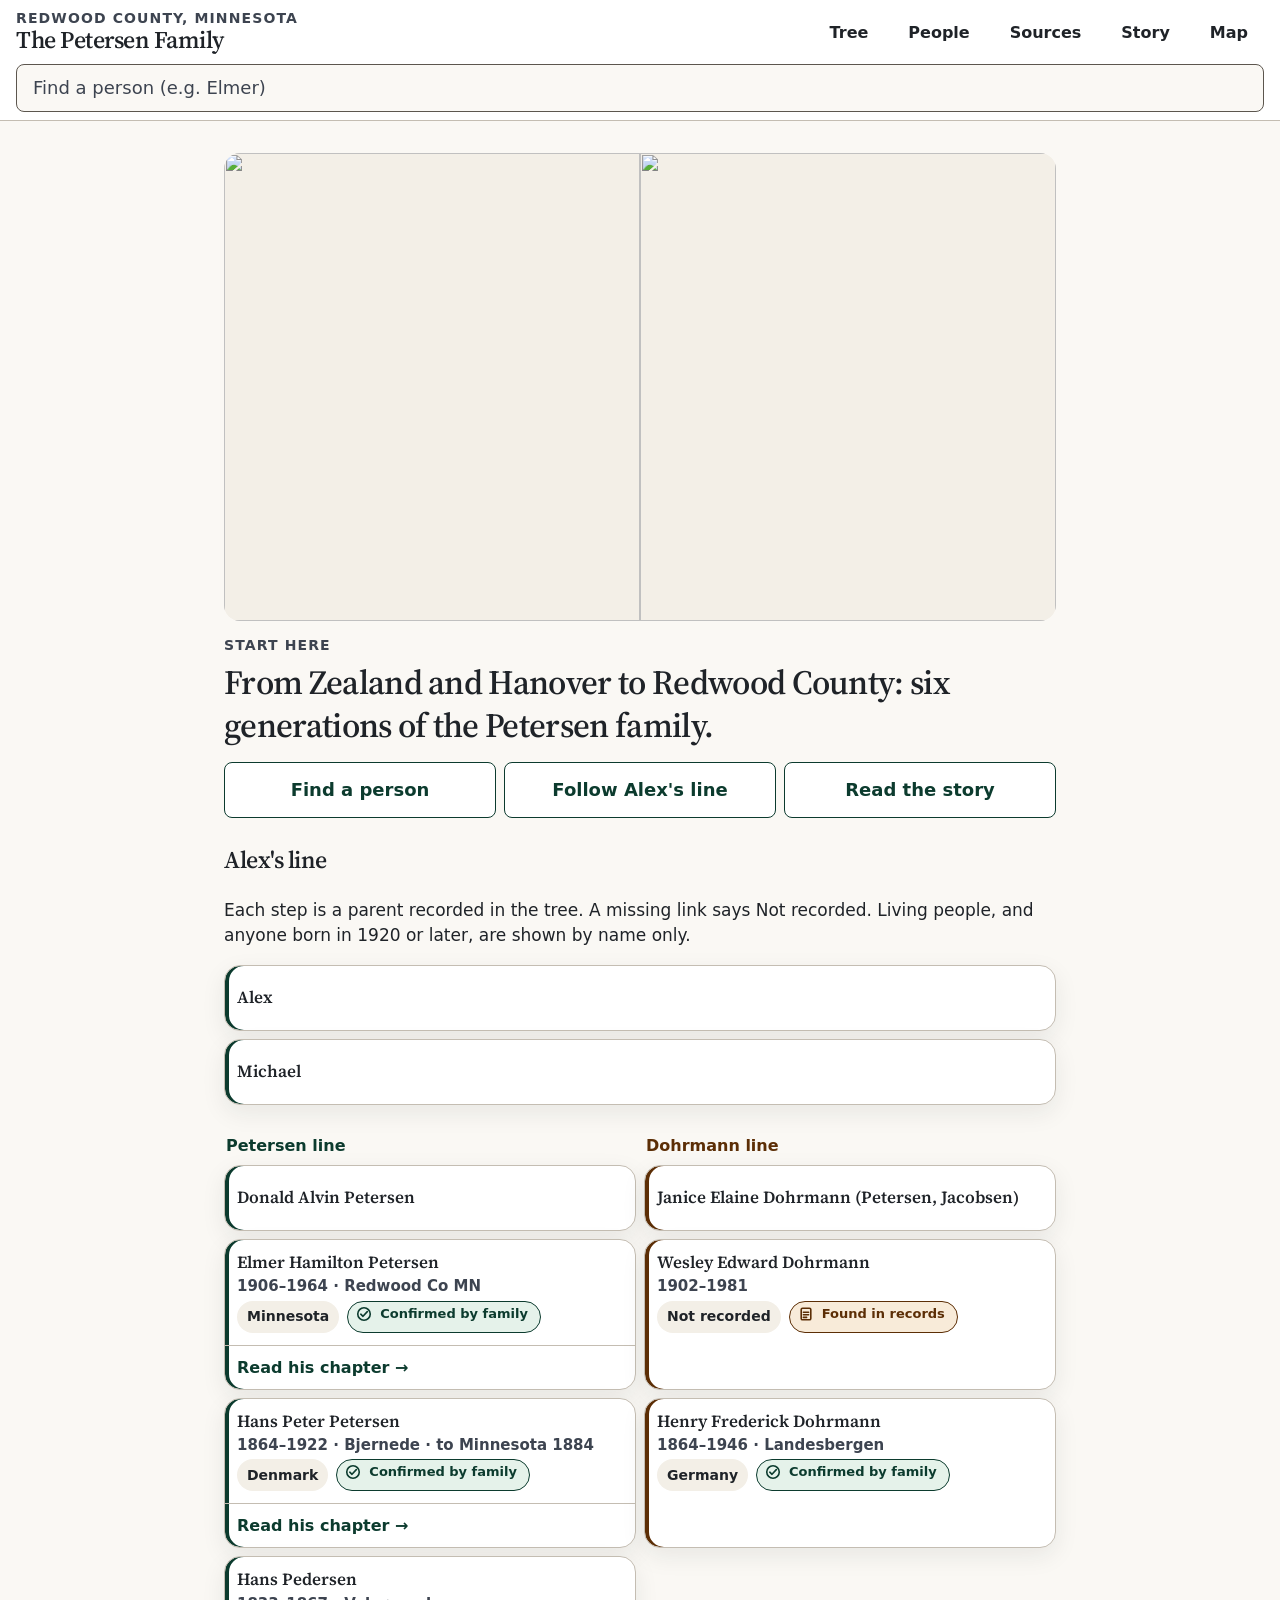
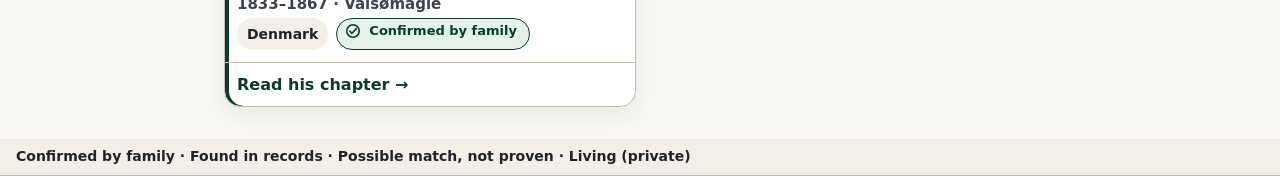
==== commit 79b07ec8: "Give each page one title and a quieter banner The family name is a link, not the page heading. Label" ====
--- a/index.html
+++ b/index.html
@@ -29,21 +29,26 @@
 <link rel="stylesheet" href="style.css">
 </head>
 <body class="tree">
+<a class="skip" id="skip" href="#start-title">Skip to content</a>
 <header>
-<div class="brand"><p class="eyebrow">Redwood County, Minnesota</p><h1><a href="index.html#start">The Petersen Family</a></h1></div>
+<div class="brand"><p class="eyebrow">Redwood County, Minnesota</p><p class="brand"><a href="index.html#start">The Petersen Family</a></p></div>
 <nav aria-label="Primary"><a class="on" data-nav="tree" href="index.html#tree" aria-current="page">Tree</a><a href="people.html">People</a><a href="sources.html">Sources</a><a href="story/index.html">Story</a><a href="map.html">Map</a></nav>
 </header>
 <section id="home" class="start">
 <div class="start-inner">
+<div class="hero" role="img" aria-label="Map tiles of Zealand, Denmark, and Redwood County, Minnesota">
+<img alt="" src="https://tile.openstreetmap.org/8/136/80.png">
+<img alt="" src="https://tile.openstreetmap.org/8/60/92.png">
+</div>
 <p class="eyebrow">Start here</p>
-<h2 id="start-title">From Zealand and Hanover to Redwood County: six generations of the Petersen family.</h2>
+<h1 id="start-title">From Zealand and Hanover to Redwood County: six generations of the Petersen family.</h1>
 <div class="start-actions">
 <button type="button" id="find-person">Find a person</button>
 <a href="#alex-line">Follow Alex's line</a>
 <a href="story/index.html">Read the story</a>
 </div>
 <section id="alex-line" aria-labelledby="alex-line-title">
-<h3 id="alex-line-title">Alex's line</h3>
+<h2 id="alex-line-title">Alex's line</h2>
 <p class="lede">Each step is a parent recorded in the tree. A missing link says Not recorded. Living people, and anyone born in 1920 or later, are shown by name only.</p>
 <div id="ladder-root"><p class="lede">The line loads with the family tree.</p></div>
 </section>
@@ -75,7 +80,7 @@
 <button id="panetoggle" class="pane-toggle" type="button" aria-expanded="true" aria-controls="sheet"><span class="when-open">Hide details</span><span class="when-closed">Show details</span></button>
 </div>
 <p class="keystrip" id="keystrip">Confirmed by family · Found in records · Possible match, not proven · Living (private)</p>
-<main class="stage">
+<main id="content" class="stage">
 <div id="treewrap">
 <svg id="svg" aria-label="Petersen family tree"><g id="vp"></g></svg>
 <div id="familylist" class="family-list" hidden></div>
--- a/style.css
+++ b/style.css
@@ -49,9 +49,13 @@
 :focus-visible{outline:3px solid var(--ink);outline-offset:3px}
 header{flex:none;display:flex;flex-wrap:wrap;align-items:center;justify-content:space-between;gap:8px;row-gap:8px;padding:8px 16px;padding-top:max(8px,env(safe-area-inset-top));padding-left:max(16px,env(safe-area-inset-left));padding-right:max(16px,env(safe-area-inset-right));background:var(--card);border-bottom:1px solid var(--line);z-index:8}
 .brand{min-width:0}
-.eyebrow{margin:0;font:700 .75rem var(--sans);letter-spacing:.08em;text-transform:uppercase;color:var(--muted)}
+.eyebrow{margin:0;font:700 .875rem var(--sans);letter-spacing:.08em;text-transform:uppercase;color:var(--muted)}
 h1{margin:0;font-size:clamp(1.125rem,4.4vw,1.5rem);line-height:1.2}
-h1 a,h1 a:visited{color:inherit;text-decoration:none}
+h1 a,h1 a:visited,p.brand a,p.brand a:visited{color:inherit;text-decoration:none}
+p.brand{margin:0;font-family:var(--serif);font-weight:560;font-size:clamp(1.125rem,4.4vw,1.5rem);line-height:1.2;letter-spacing:-.02em}
+.skip{position:absolute;left:8px;top:8px;z-index:30;transform:translateY(-150%);min-height:44px;padding:8px 16px;border-radius:8px;background:var(--accent);color:var(--on-accent);font:700 1rem var(--sans);text-decoration:none}
+.skip:focus{transform:none}
+.skip:visited{color:var(--on-accent)}
 nav{display:flex;gap:8px;flex:none}
 nav a{font:700 1rem var(--sans);text-decoration:none;color:var(--ink);padding:0 16px;border-radius:999px;min-height:var(--tap);min-width:var(--tap);display:inline-flex;align-items:center;justify-content:center;white-space:nowrap}
 nav a.on{background:var(--accent);color:var(--on-accent)}
@@ -407,7 +411,7 @@
 #finder-list a[aria-selected="true"]{background:var(--accent-soft)}
 .start{padding:16px;padding-left:max(16px,env(safe-area-inset-left));padding-right:max(16px,env(safe-area-inset-right));padding-bottom:calc(32px + env(safe-area-inset-bottom))}
 .start-inner{max-width:52rem;margin:0 auto}
-.start h2{margin:8px 0 16px;font-size:clamp(1.5rem,6vw,2.125rem);line-height:1.25}
+.start h1{margin:8px 0 16px;font-size:clamp(1.5rem,6vw,2.125rem);line-height:1.25}
 .start .lede{margin:0 0 16px}
 .start-actions{display:flex;flex-direction:column;gap:8px;margin:0 0 24px}
 .start-actions button,.start-actions a{appearance:none;width:100%;min-height:56px;padding:8px 16px;border-radius:8px;border:1px solid var(--accent);background:var(--card);color:var(--accent);font:700 1.125rem/1.2 var(--sans);text-align:center;text-decoration:none;display:flex;align-items:center;justify-content:center;cursor:pointer;touch-action:manipulation}
@@ -507,7 +511,7 @@
   .banner-in-key{display:block}
   html:not(.home-open) body.tree header{padding-top:max(4px,env(safe-area-inset-top));padding-bottom:4px;row-gap:4px}
   html:not(.home-open) body.tree .eyebrow{display:none}
-  html:not(.home-open) body.tree h1{font-size:.95rem;max-width:5.5rem;overflow:hidden;text-overflow:ellipsis;white-space:nowrap}
+  html:not(.home-open) body.tree p.brand{font-size:.95rem;max-width:5.5rem;overflow:hidden;text-overflow:ellipsis;white-space:nowrap}
   html:not(.home-open) body.tree header nav{flex:1 1 auto;display:flex;width:auto;min-width:0;gap:4px}
   html:not(.home-open) body.tree header nav a{min-height:44px;min-width:0;padding:0 4px;font-size:.8125rem}
   html:not(.home-open) body.tree .finder input{min-height:44px;font-size:1rem}
@@ -555,3 +559,10 @@
 .place-jump{min-height:56px}
 .people-here{font:600 1rem/1.4 var(--sans)}
 .node .status{font-size:16px}
+.hero{display:grid;grid-template-columns:1fr 1fr;aspect-ratio:16/9;overflow:hidden;border-radius:16px;margin:0 0 16px;background:var(--card-2)}
+.hero img{width:100%;height:100%;object-fit:cover;display:block}
+.chapter-thumb{width:72px;height:48px;object-fit:cover;border-radius:8px;flex:none;background:var(--card-2)}
+.chapter-card{align-items:center}
+.download-kicker,.pager .dir,.flag,#panel h3,#panel dt{font-size:.875rem}
+.pager a.next,.pager a.prev{min-height:48px}
+.pager .label{font-size:1rem}
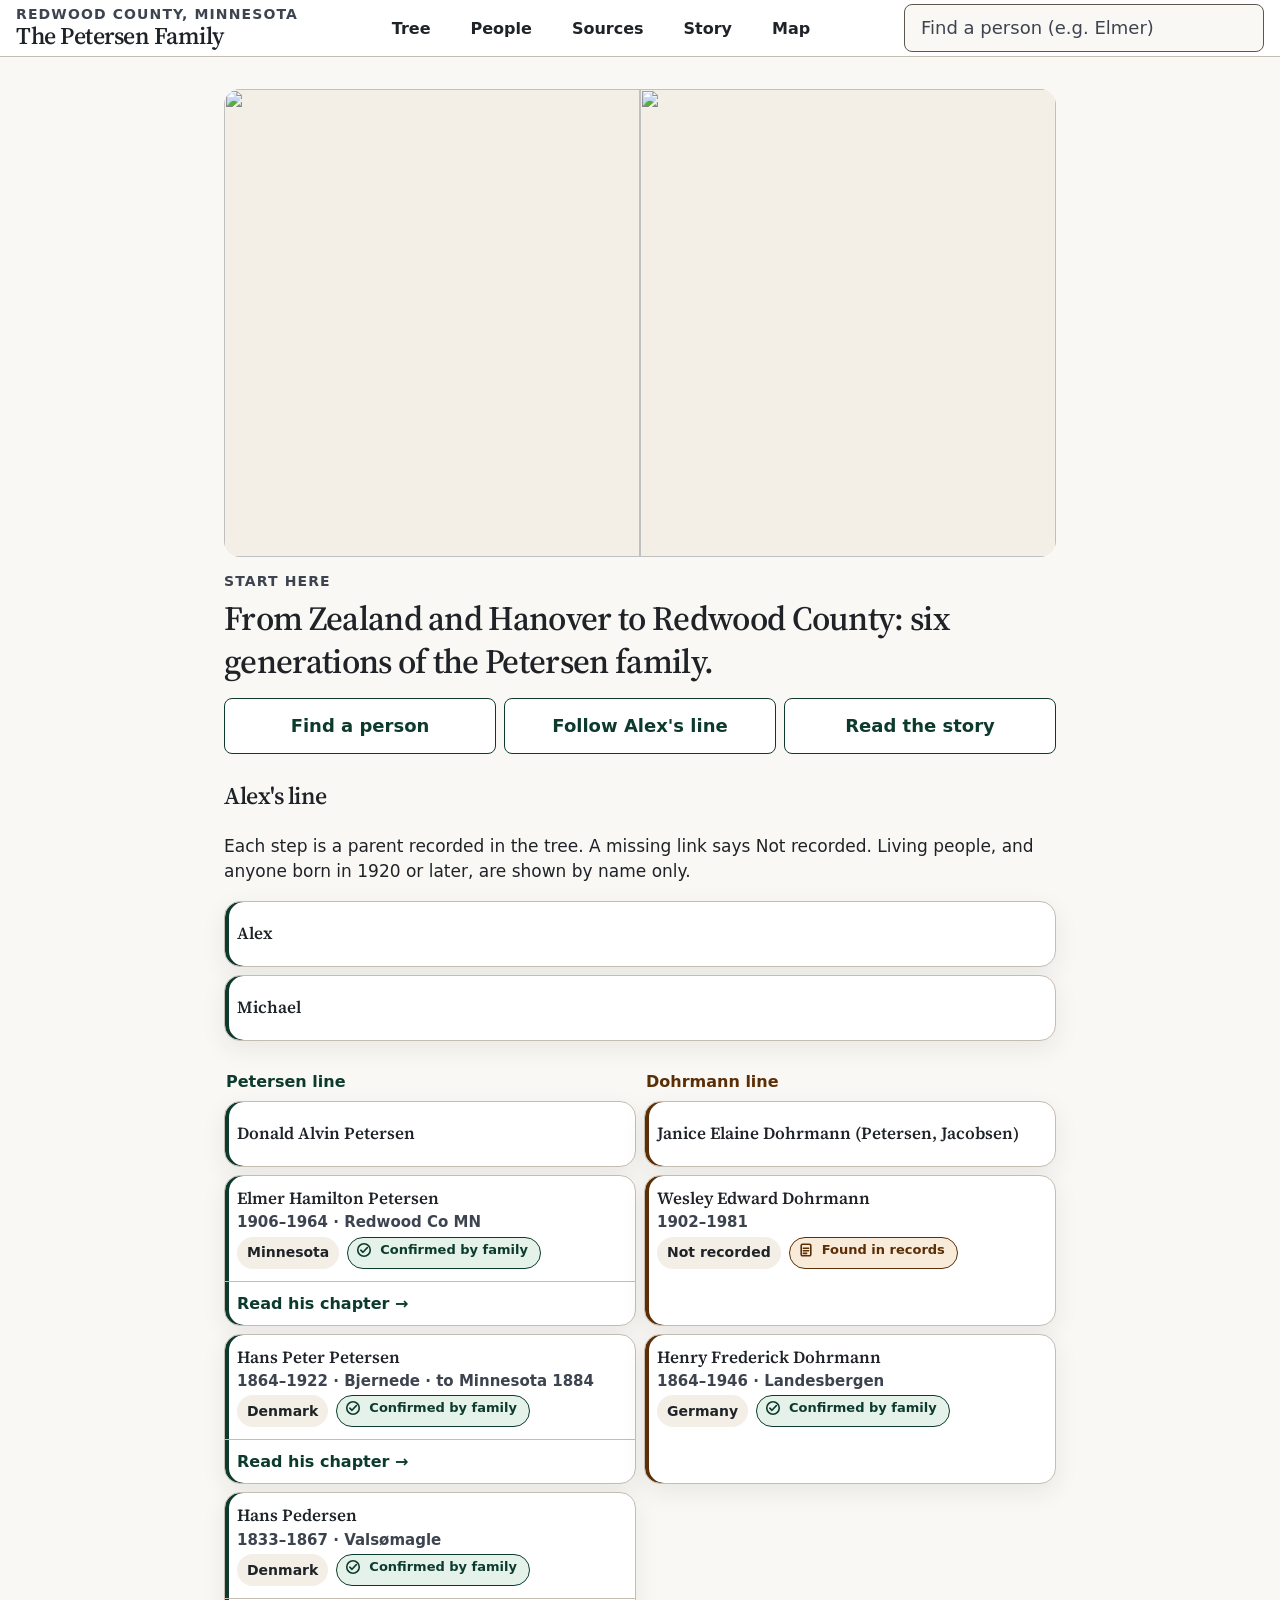
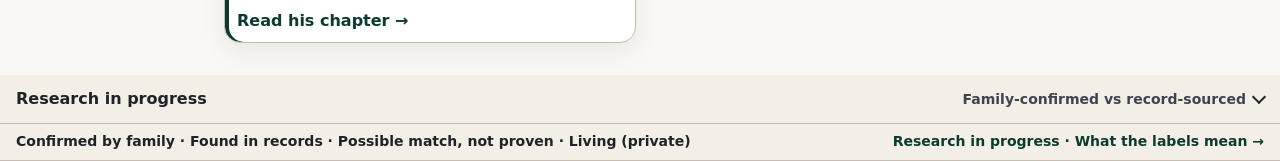
==== commit aae73290: "Shorten tree chrome, name the tree view, and enlarge the phone nav. The desktop tree drops the open " ====
--- a/index.html
+++ b/index.html
@@ -79,8 +79,9 @@
 </div>
 <button id="panetoggle" class="pane-toggle" type="button" aria-expanded="true" aria-controls="sheet"><span class="when-open">Hide details</span><span class="when-closed">Show details</span></button>
 </div>
-<p class="keystrip" id="keystrip">Confirmed by family · Found in records · Possible match, not proven · Living (private)</p>
+<p class="keystrip" id="keystrip"><span>Confirmed by family · Found in records · Possible match, not proven · Living (private)</span> <a href="#legend">Research in progress · What the labels mean →</a></p>
 <main id="content" class="stage">
+<h1 id="tree-title" class="tree-title">Family tree</h1>
 <div id="treewrap">
 <svg id="svg" aria-label="Petersen family tree"><g id="vp"></g></svg>
 <div id="familylist" class="family-list" hidden></div>
--- a/style.css
+++ b/style.css
@@ -97,7 +97,7 @@
 .badge-family{color:var(--accent);background:var(--accent-soft);border-color:var(--accent)}
 .badge-records,.badge-candidate{color:var(--records);background:var(--records-soft);border-color:var(--records)}
 .badge-living{color:var(--ink);background:var(--card-2);border-color:var(--ink);border-style:dashed}
-.pane-toggle{flex:none;min-height:var(--tap);padding:0 16px;display:inline-flex;align-items:center;justify-content:center;gap:8px;border-radius:999px;border:1px solid var(--accent);background:var(--card);color:var(--accent);font:700 1rem/1 var(--sans);cursor:pointer;touch-action:manipulation;white-space:nowrap}
+.pane-toggle{display:none}
 html.tree-pane-hidden .pane-toggle{background:var(--accent);color:var(--on-accent)}
 .pane-toggle:active{background:var(--accent-soft)}
 html.tree-pane-hidden .pane-toggle:active{background:var(--accent-press)}
@@ -212,17 +212,17 @@
 @media (max-width:800px) and (min-height:501px){
   header{flex-wrap:wrap;row-gap:8px}
   header nav{flex:1 1 100%;display:grid;grid-template-columns:repeat(5,minmax(0,1fr));gap:4px}
-  header nav a{width:100%;padding:0 2px;font-size:.8125rem}
+  header nav a{width:100%;padding:0 2px;font-size:1rem}
 }
 @media (max-width:380px){
-  header nav a{font-size:.75rem;padding:0 1px}
+  header nav a{font-size:.9375rem;padding:0 1px}
 }
 @media (max-width:800px) and (max-height:500px){
   .eyebrow{display:none}
   header{padding-top:max(8px,env(safe-area-inset-top));padding-bottom:8px}
   .banner-hint{display:none}
   header nav{flex:1 1 100%;display:grid;grid-template-columns:repeat(5,minmax(0,1fr));gap:4px}
-  header nav a{width:100%;padding:0 2px;font-size:.8125rem}
+  header nav a{width:100%;padding:0 2px;font-size:1rem}
   #sheet{max-height:calc(100% - 80px)}
   #sheet.open{height:calc(100% - 80px)}
 }
@@ -474,7 +474,7 @@
 
 /* F07–F15 */
 .keystrip{margin:0;padding:8px 16px;background:var(--card-2);border-bottom:1px solid var(--line);font:700 .875rem/1.4 var(--sans);color:var(--ink)}
-.keystrip-sheet{display:none;border-bottom:0;padding:8px 16px 0}
+.keystrip-sheet{display:none;border-bottom:0;padding:8px 16px 0;max-width:100%;white-space:normal;overflow-wrap:anywhere}
 @media (max-width:800px){
   #keystrip{display:none}
   .keystrip-sheet{display:block}
@@ -505,15 +505,25 @@
 .node .status{font-size:16px}
 
 /* F04 + F06: phone tree stays readable, and the chrome gets out of the way. */
+body.tree .banner{display:none}
+html.home-open body.tree .banner{display:block}
+.tree-title{position:absolute;width:1px;height:1px;padding:0;margin:-1px;overflow:hidden;clip:rect(0,0,0,0);white-space:nowrap;border:0}
+@media (min-width:801px){
+  body.tree header{padding-top:4px;padding-bottom:4px}
+  body.tree .finder{flex:1 1 240px;max-width:360px}
+  body.tree .toolbar{padding-top:4px;padding-bottom:4px}
+}
+.keystrip{display:flex;flex-wrap:wrap;align-items:center;justify-content:space-between;gap:8px 16px}
+.keystrip a{color:var(--accent);font-weight:700;text-decoration:none}
 .banner-in-key{display:none}
 @media (max-width:800px){
   body.tree .banner{display:none}
   .banner-in-key{display:block}
   html:not(.home-open) body.tree header{padding-top:max(4px,env(safe-area-inset-top));padding-bottom:4px;row-gap:4px}
   html:not(.home-open) body.tree .eyebrow{display:none}
-  html:not(.home-open) body.tree p.brand{font-size:.95rem;max-width:5.5rem;overflow:hidden;text-overflow:ellipsis;white-space:nowrap}
-  html:not(.home-open) body.tree header nav{flex:1 1 auto;display:flex;width:auto;min-width:0;gap:4px}
-  html:not(.home-open) body.tree header nav a{min-height:44px;min-width:0;padding:0 4px;font-size:.8125rem}
+  html:not(.home-open) body.tree p.brand{font-size:1rem;max-width:none;white-space:normal}
+  html:not(.home-open) body.tree header nav{flex:1 1 100%;display:grid;grid-template-columns:repeat(5,minmax(0,1fr));width:100%;gap:4px}
+  html:not(.home-open) body.tree header nav a{min-height:44px;min-width:0;padding:0 4px;font-size:1rem}
   html:not(.home-open) body.tree .finder input{min-height:44px;font-size:1rem}
   body.tree .toolbar{flex-wrap:nowrap;gap:8px;padding:4px 8px;padding-left:max(8px,env(safe-area-inset-left));padding-right:max(8px,env(safe-area-inset-right))}
   body.tree .scope{flex:1 1 auto;min-width:0;min-height:44px}
@@ -523,14 +533,14 @@
   body.tree .ctrl{position:fixed;right:max(8px,env(safe-area-inset-right));bottom:calc(var(--peek) + 8px);margin:0;width:48px;flex-direction:column;gap:8px;z-index:6}
   body.tree .ctrl button{width:48px;min-width:48px;height:48px;min-height:48px;padding:0}
   body.tree .ctrl-label{position:absolute;width:1px;height:1px;padding:0;margin:-1px;overflow:hidden;clip:rect(0,0,0,0)}
-  body.tree:has(#sheet.open) .ctrl{bottom:auto;top:calc(var(--chrome, 160px) + 8px)}
-  #sheet{max-height:85dvh}
-  #sheet.open{height:85dvh;max-height:85dvh}
+  body.tree:has(#sheet.open) .ctrl{display:none}
+  #sheet{max-height:min(85dvh, calc(100dvh - var(--chrome, 160px)))}
+  #sheet.open{height:min(85dvh, calc(100dvh - var(--chrome, 160px)));max-height:min(85dvh, calc(100dvh - var(--chrome, 160px)))}
 }
 
 /* F07–F15 */
 .keystrip{margin:0;padding:8px 16px;background:var(--card-2);border-bottom:1px solid var(--line);font:700 .875rem/1.4 var(--sans);color:var(--ink)}
-.keystrip-sheet{display:none;border-bottom:0;padding:8px 16px 0}
+.keystrip-sheet{display:none;border-bottom:0;padding:8px 16px 0;max-width:100%;white-space:normal;overflow-wrap:anywhere}
 @media (max-width:800px){
   #keystrip{display:none}
   .keystrip-sheet{display:block}
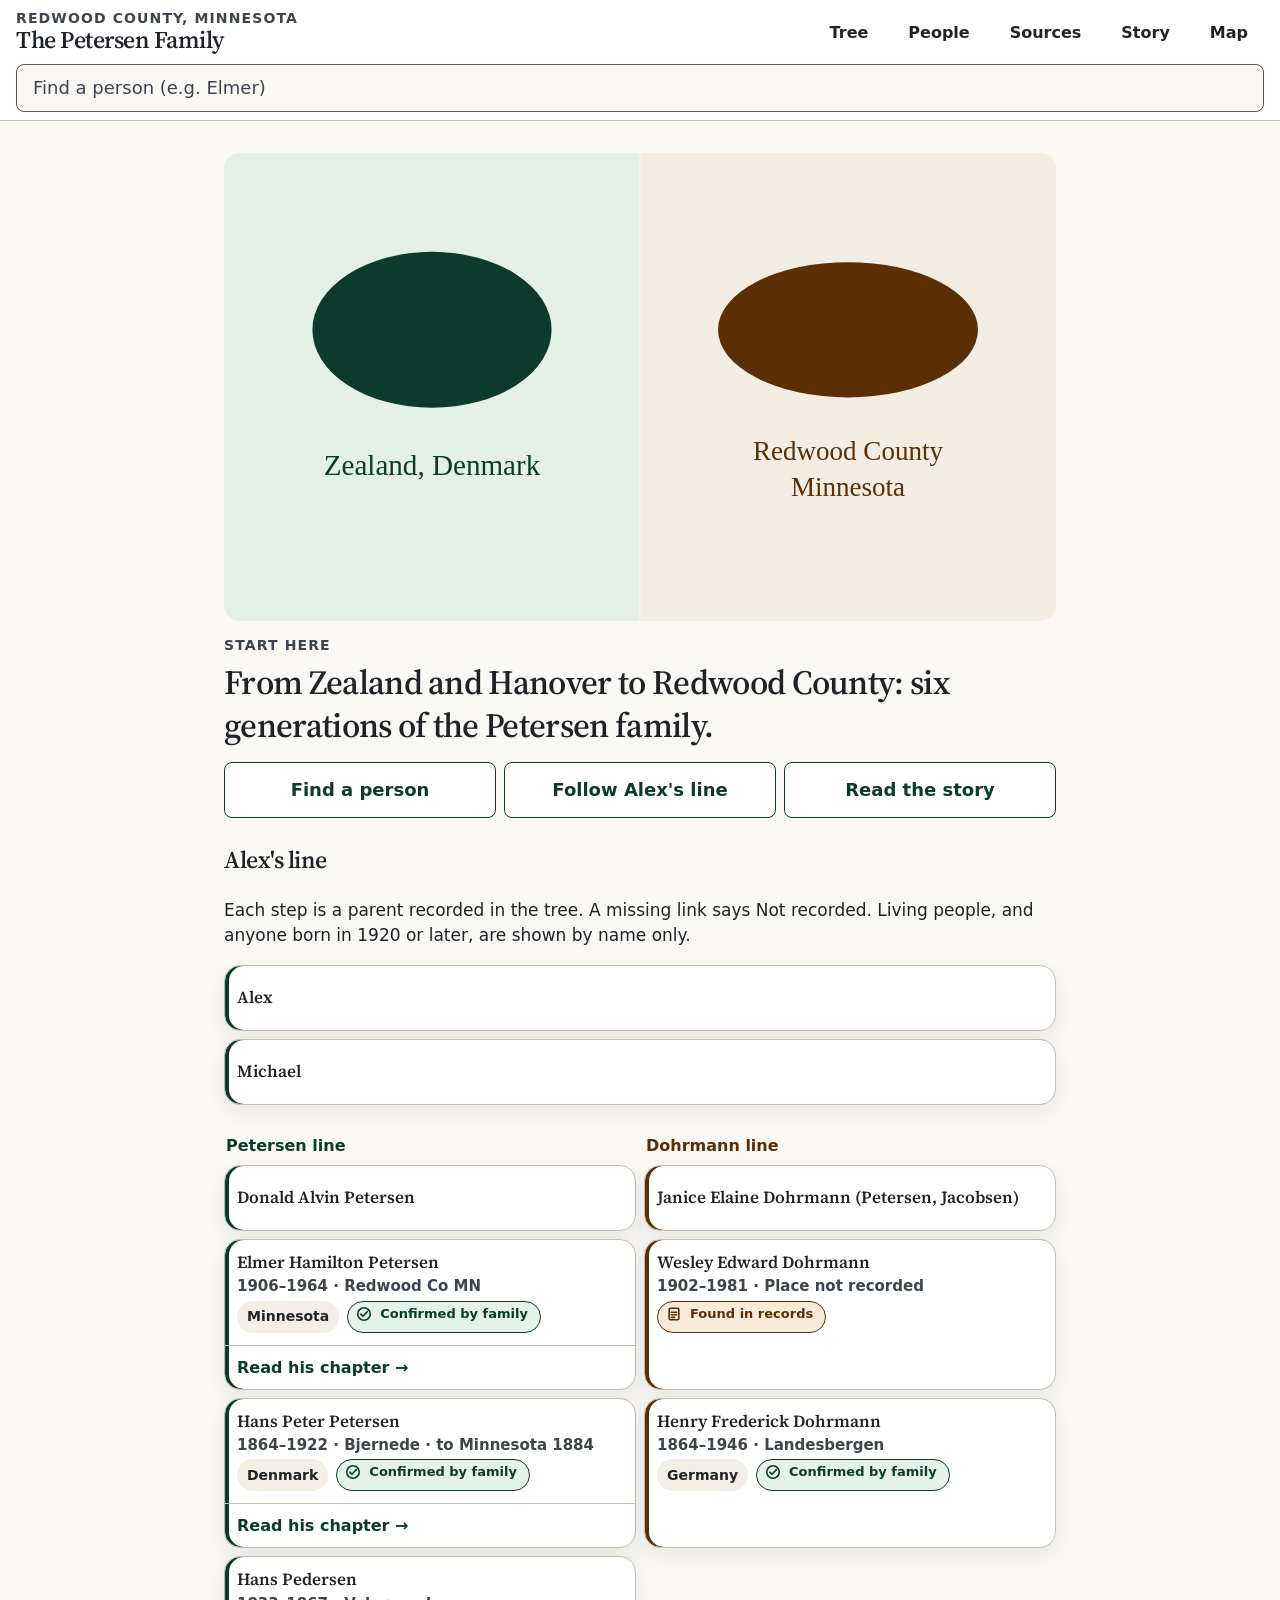
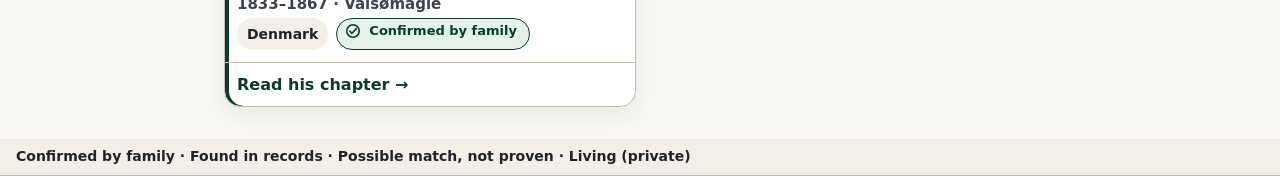
==== commit d91896c8: "Label the home hero and bring the Danish mockup back onto the page. The front door shows Zealand and" ====
--- a/index.html
+++ b/index.html
@@ -36,9 +36,8 @@
 </header>
 <section id="home" class="start">
 <div class="start-inner">
-<div class="hero" role="img" aria-label="Map tiles of Zealand, Denmark, and Redwood County, Minnesota">
-<img alt="" src="https://tile.openstreetmap.org/8/136/80.png">
-<img alt="" src="https://tile.openstreetmap.org/8/60/92.png">
+<div class="hero" role="img" aria-label="Zealand, Denmark, and Redwood County, Minnesota">
+<img alt="" src="hero.svg">
 </div>
 <p class="eyebrow">Start here</p>
 <h1 id="start-title">From Zealand and Hanover to Redwood County: six generations of the Petersen family.</h1>
@@ -79,9 +78,8 @@
 </div>
 <button id="panetoggle" class="pane-toggle" type="button" aria-expanded="true" aria-controls="sheet"><span class="when-open">Hide details</span><span class="when-closed">Show details</span></button>
 </div>
-<p class="keystrip" id="keystrip"><span>Confirmed by family · Found in records · Possible match, not proven · Living (private)</span> <a href="#legend">Research in progress · What the labels mean →</a></p>
+<p class="keystrip" id="keystrip">Confirmed by family · Found in records · Possible match, not proven · Living (private)</p>
 <main id="content" class="stage">
-<h1 id="tree-title" class="tree-title">Family tree</h1>
 <div id="treewrap">
 <svg id="svg" aria-label="Petersen family tree"><g id="vp"></g></svg>
 <div id="familylist" class="family-list" hidden></div>
--- a/style.css
+++ b/style.css
@@ -97,7 +97,7 @@
 .badge-family{color:var(--accent);background:var(--accent-soft);border-color:var(--accent)}
 .badge-records,.badge-candidate{color:var(--records);background:var(--records-soft);border-color:var(--records)}
 .badge-living{color:var(--ink);background:var(--card-2);border-color:var(--ink);border-style:dashed}
-.pane-toggle{display:none}
+.pane-toggle{flex:none;min-height:var(--tap);padding:0 16px;display:inline-flex;align-items:center;justify-content:center;gap:8px;border-radius:999px;border:1px solid var(--accent);background:var(--card);color:var(--accent);font:700 1rem/1 var(--sans);cursor:pointer;touch-action:manipulation;white-space:nowrap}
 html.tree-pane-hidden .pane-toggle{background:var(--accent);color:var(--on-accent)}
 .pane-toggle:active{background:var(--accent-soft)}
 html.tree-pane-hidden .pane-toggle:active{background:var(--accent-press)}
@@ -212,17 +212,17 @@
 @media (max-width:800px) and (min-height:501px){
   header{flex-wrap:wrap;row-gap:8px}
   header nav{flex:1 1 100%;display:grid;grid-template-columns:repeat(5,minmax(0,1fr));gap:4px}
-  header nav a{width:100%;padding:0 2px;font-size:1rem}
+  header nav a{width:100%;padding:0 2px;font-size:.8125rem}
 }
 @media (max-width:380px){
-  header nav a{font-size:.9375rem;padding:0 1px}
+  header nav a{font-size:.75rem;padding:0 1px}
 }
 @media (max-width:800px) and (max-height:500px){
   .eyebrow{display:none}
   header{padding-top:max(8px,env(safe-area-inset-top));padding-bottom:8px}
   .banner-hint{display:none}
   header nav{flex:1 1 100%;display:grid;grid-template-columns:repeat(5,minmax(0,1fr));gap:4px}
-  header nav a{width:100%;padding:0 2px;font-size:1rem}
+  header nav a{width:100%;padding:0 2px;font-size:.8125rem}
   #sheet{max-height:calc(100% - 80px)}
   #sheet.open{height:calc(100% - 80px)}
 }
@@ -505,25 +505,15 @@
 .node .status{font-size:16px}
 
 /* F04 + F06: phone tree stays readable, and the chrome gets out of the way. */
-body.tree .banner{display:none}
-html.home-open body.tree .banner{display:block}
-.tree-title{position:absolute;width:1px;height:1px;padding:0;margin:-1px;overflow:hidden;clip:rect(0,0,0,0);white-space:nowrap;border:0}
-@media (min-width:801px){
-  body.tree header{padding-top:4px;padding-bottom:4px}
-  body.tree .finder{flex:1 1 240px;max-width:360px}
-  body.tree .toolbar{padding-top:4px;padding-bottom:4px}
-}
-.keystrip{display:flex;flex-wrap:wrap;align-items:center;justify-content:space-between;gap:8px 16px}
-.keystrip a{color:var(--accent);font-weight:700;text-decoration:none}
 .banner-in-key{display:none}
 @media (max-width:800px){
   body.tree .banner{display:none}
   .banner-in-key{display:block}
   html:not(.home-open) body.tree header{padding-top:max(4px,env(safe-area-inset-top));padding-bottom:4px;row-gap:4px}
   html:not(.home-open) body.tree .eyebrow{display:none}
-  html:not(.home-open) body.tree p.brand{font-size:1rem;max-width:none;white-space:normal}
-  html:not(.home-open) body.tree header nav{flex:1 1 100%;display:grid;grid-template-columns:repeat(5,minmax(0,1fr));width:100%;gap:4px}
-  html:not(.home-open) body.tree header nav a{min-height:44px;min-width:0;padding:0 4px;font-size:1rem}
+  html:not(.home-open) body.tree p.brand{font-size:.95rem;max-width:5.5rem;overflow:hidden;text-overflow:ellipsis;white-space:nowrap}
+  html:not(.home-open) body.tree header nav{flex:1 1 auto;display:flex;width:auto;min-width:0;gap:4px}
+  html:not(.home-open) body.tree header nav a{min-height:44px;min-width:0;padding:0 4px;font-size:.8125rem}
   html:not(.home-open) body.tree .finder input{min-height:44px;font-size:1rem}
   body.tree .toolbar{flex-wrap:nowrap;gap:8px;padding:4px 8px;padding-left:max(8px,env(safe-area-inset-left));padding-right:max(8px,env(safe-area-inset-right))}
   body.tree .scope{flex:1 1 auto;min-width:0;min-height:44px}
@@ -569,7 +559,7 @@
 .place-jump{min-height:56px}
 .people-here{font:600 1rem/1.4 var(--sans)}
 .node .status{font-size:16px}
-.hero{display:grid;grid-template-columns:1fr 1fr;aspect-ratio:16/9;overflow:hidden;border-radius:16px;margin:0 0 16px;background:var(--card-2)}
+.hero{display:block;aspect-ratio:16/9;overflow:hidden;border-radius:16px;margin:0 0 16px;background:var(--card-2)}
 .hero img{width:100%;height:100%;object-fit:cover;display:block}
 .chapter-thumb{width:72px;height:48px;object-fit:cover;border-radius:8px;flex:none;background:var(--card-2)}
 .chapter-card{align-items:center}
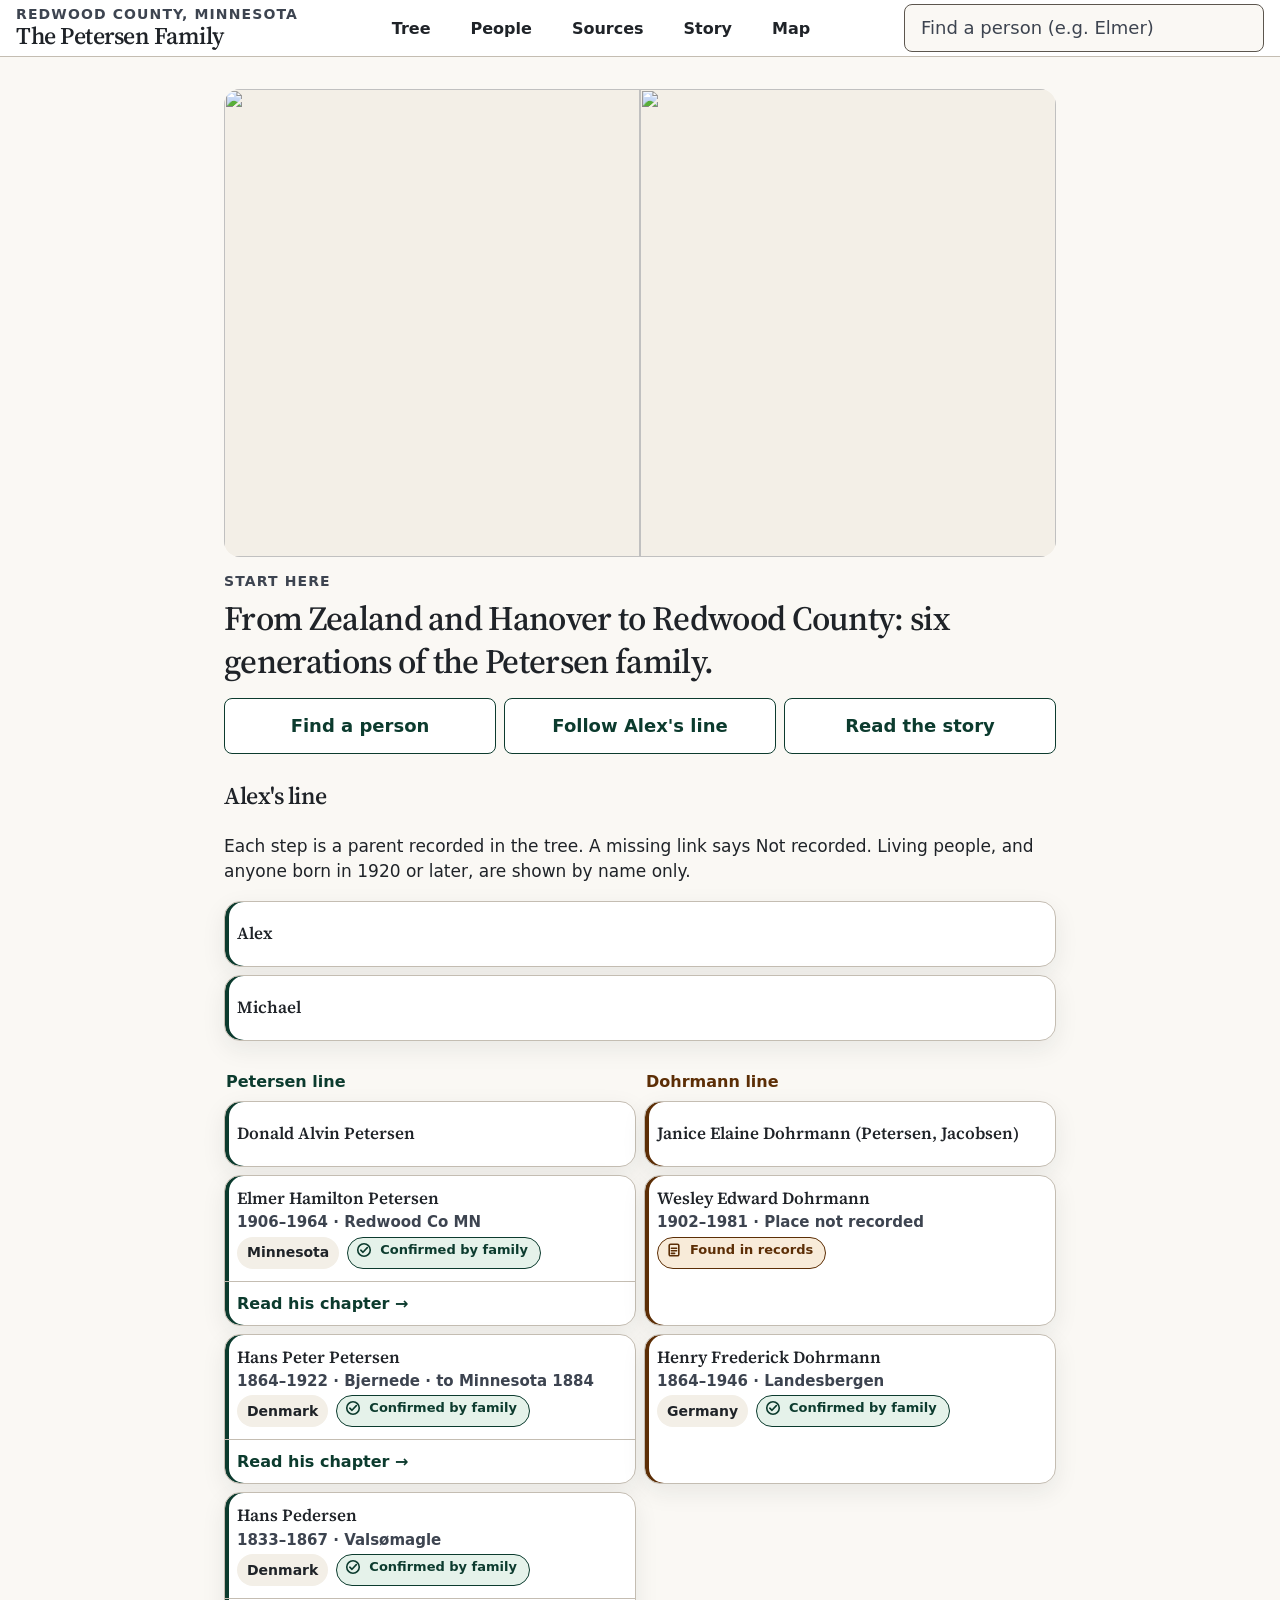
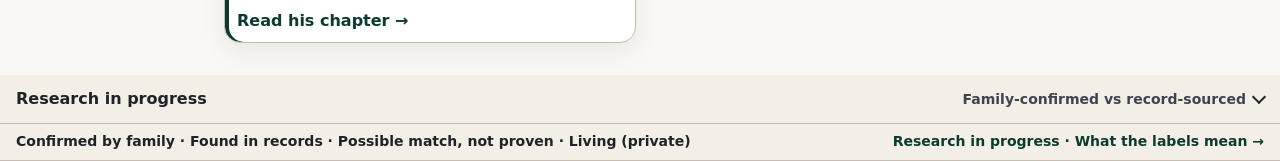
==== commit 12546c77: "Shorten tree chrome, name the tree view, and enlarge the phone nav. (#36) The desktop tree drops the" ====
--- a/index.html
+++ b/index.html
@@ -36,8 +36,9 @@
 </header>
 <section id="home" class="start">
 <div class="start-inner">
-<div class="hero" role="img" aria-label="Zealand, Denmark, and Redwood County, Minnesota">
-<img alt="" src="hero.svg">
+<div class="hero" role="img" aria-label="Map tiles of Zealand, Denmark, and Redwood County, Minnesota">
+<img alt="" src="https://tile.openstreetmap.org/8/136/80.png">
+<img alt="" src="https://tile.openstreetmap.org/8/60/92.png">
 </div>
 <p class="eyebrow">Start here</p>
 <h1 id="start-title">From Zealand and Hanover to Redwood County: six generations of the Petersen family.</h1>
@@ -78,8 +79,9 @@
 </div>
 <button id="panetoggle" class="pane-toggle" type="button" aria-expanded="true" aria-controls="sheet"><span class="when-open">Hide details</span><span class="when-closed">Show details</span></button>
 </div>
-<p class="keystrip" id="keystrip">Confirmed by family · Found in records · Possible match, not proven · Living (private)</p>
+<p class="keystrip" id="keystrip"><span>Confirmed by family · Found in records · Possible match, not proven · Living (private)</span> <a href="#legend">Research in progress · What the labels mean →</a></p>
 <main id="content" class="stage">
+<h1 id="tree-title" class="tree-title">Family tree</h1>
 <div id="treewrap">
 <svg id="svg" aria-label="Petersen family tree"><g id="vp"></g></svg>
 <div id="familylist" class="family-list" hidden></div>
--- a/style.css
+++ b/style.css
@@ -97,7 +97,7 @@
 .badge-family{color:var(--accent);background:var(--accent-soft);border-color:var(--accent)}
 .badge-records,.badge-candidate{color:var(--records);background:var(--records-soft);border-color:var(--records)}
 .badge-living{color:var(--ink);background:var(--card-2);border-color:var(--ink);border-style:dashed}
-.pane-toggle{flex:none;min-height:var(--tap);padding:0 16px;display:inline-flex;align-items:center;justify-content:center;gap:8px;border-radius:999px;border:1px solid var(--accent);background:var(--card);color:var(--accent);font:700 1rem/1 var(--sans);cursor:pointer;touch-action:manipulation;white-space:nowrap}
+.pane-toggle{display:none}
 html.tree-pane-hidden .pane-toggle{background:var(--accent);color:var(--on-accent)}
 .pane-toggle:active{background:var(--accent-soft)}
 html.tree-pane-hidden .pane-toggle:active{background:var(--accent-press)}
@@ -212,17 +212,17 @@
 @media (max-width:800px) and (min-height:501px){
   header{flex-wrap:wrap;row-gap:8px}
   header nav{flex:1 1 100%;display:grid;grid-template-columns:repeat(5,minmax(0,1fr));gap:4px}
-  header nav a{width:100%;padding:0 2px;font-size:.8125rem}
+  header nav a{width:100%;padding:0 2px;font-size:1rem}
 }
 @media (max-width:380px){
-  header nav a{font-size:.75rem;padding:0 1px}
+  header nav a{font-size:.9375rem;padding:0 1px}
 }
 @media (max-width:800px) and (max-height:500px){
   .eyebrow{display:none}
   header{padding-top:max(8px,env(safe-area-inset-top));padding-bottom:8px}
   .banner-hint{display:none}
   header nav{flex:1 1 100%;display:grid;grid-template-columns:repeat(5,minmax(0,1fr));gap:4px}
-  header nav a{width:100%;padding:0 2px;font-size:.8125rem}
+  header nav a{width:100%;padding:0 2px;font-size:1rem}
   #sheet{max-height:calc(100% - 80px)}
   #sheet.open{height:calc(100% - 80px)}
 }
@@ -505,15 +505,25 @@
 .node .status{font-size:16px}
 
 /* F04 + F06: phone tree stays readable, and the chrome gets out of the way. */
+body.tree .banner{display:none}
+html.home-open body.tree .banner{display:block}
+.tree-title{position:absolute;width:1px;height:1px;padding:0;margin:-1px;overflow:hidden;clip:rect(0,0,0,0);white-space:nowrap;border:0}
+@media (min-width:801px){
+  body.tree header{padding-top:4px;padding-bottom:4px}
+  body.tree .finder{flex:1 1 240px;max-width:360px}
+  body.tree .toolbar{padding-top:4px;padding-bottom:4px}
+}
+.keystrip{display:flex;flex-wrap:wrap;align-items:center;justify-content:space-between;gap:8px 16px}
+.keystrip a{color:var(--accent);font-weight:700;text-decoration:none}
 .banner-in-key{display:none}
 @media (max-width:800px){
   body.tree .banner{display:none}
   .banner-in-key{display:block}
   html:not(.home-open) body.tree header{padding-top:max(4px,env(safe-area-inset-top));padding-bottom:4px;row-gap:4px}
   html:not(.home-open) body.tree .eyebrow{display:none}
-  html:not(.home-open) body.tree p.brand{font-size:.95rem;max-width:5.5rem;overflow:hidden;text-overflow:ellipsis;white-space:nowrap}
-  html:not(.home-open) body.tree header nav{flex:1 1 auto;display:flex;width:auto;min-width:0;gap:4px}
-  html:not(.home-open) body.tree header nav a{min-height:44px;min-width:0;padding:0 4px;font-size:.8125rem}
+  html:not(.home-open) body.tree p.brand{font-size:1rem;max-width:none;white-space:normal}
+  html:not(.home-open) body.tree header nav{flex:1 1 100%;display:grid;grid-template-columns:repeat(5,minmax(0,1fr));width:100%;gap:4px}
+  html:not(.home-open) body.tree header nav a{min-height:44px;min-width:0;padding:0 4px;font-size:1rem}
   html:not(.home-open) body.tree .finder input{min-height:44px;font-size:1rem}
   body.tree .toolbar{flex-wrap:nowrap;gap:8px;padding:4px 8px;padding-left:max(8px,env(safe-area-inset-left));padding-right:max(8px,env(safe-area-inset-right))}
   body.tree .scope{flex:1 1 auto;min-width:0;min-height:44px}
@@ -559,7 +569,7 @@
 .place-jump{min-height:56px}
 .people-here{font:600 1rem/1.4 var(--sans)}
 .node .status{font-size:16px}
-.hero{display:block;aspect-ratio:16/9;overflow:hidden;border-radius:16px;margin:0 0 16px;background:var(--card-2)}
+.hero{display:grid;grid-template-columns:1fr 1fr;aspect-ratio:16/9;overflow:hidden;border-radius:16px;margin:0 0 16px;background:var(--card-2)}
 .hero img{width:100%;height:100%;object-fit:cover;display:block}
 .chapter-thumb{width:72px;height:48px;object-fit:cover;border-radius:8px;flex:none;background:var(--card-2)}
 .chapter-card{align-items:center}
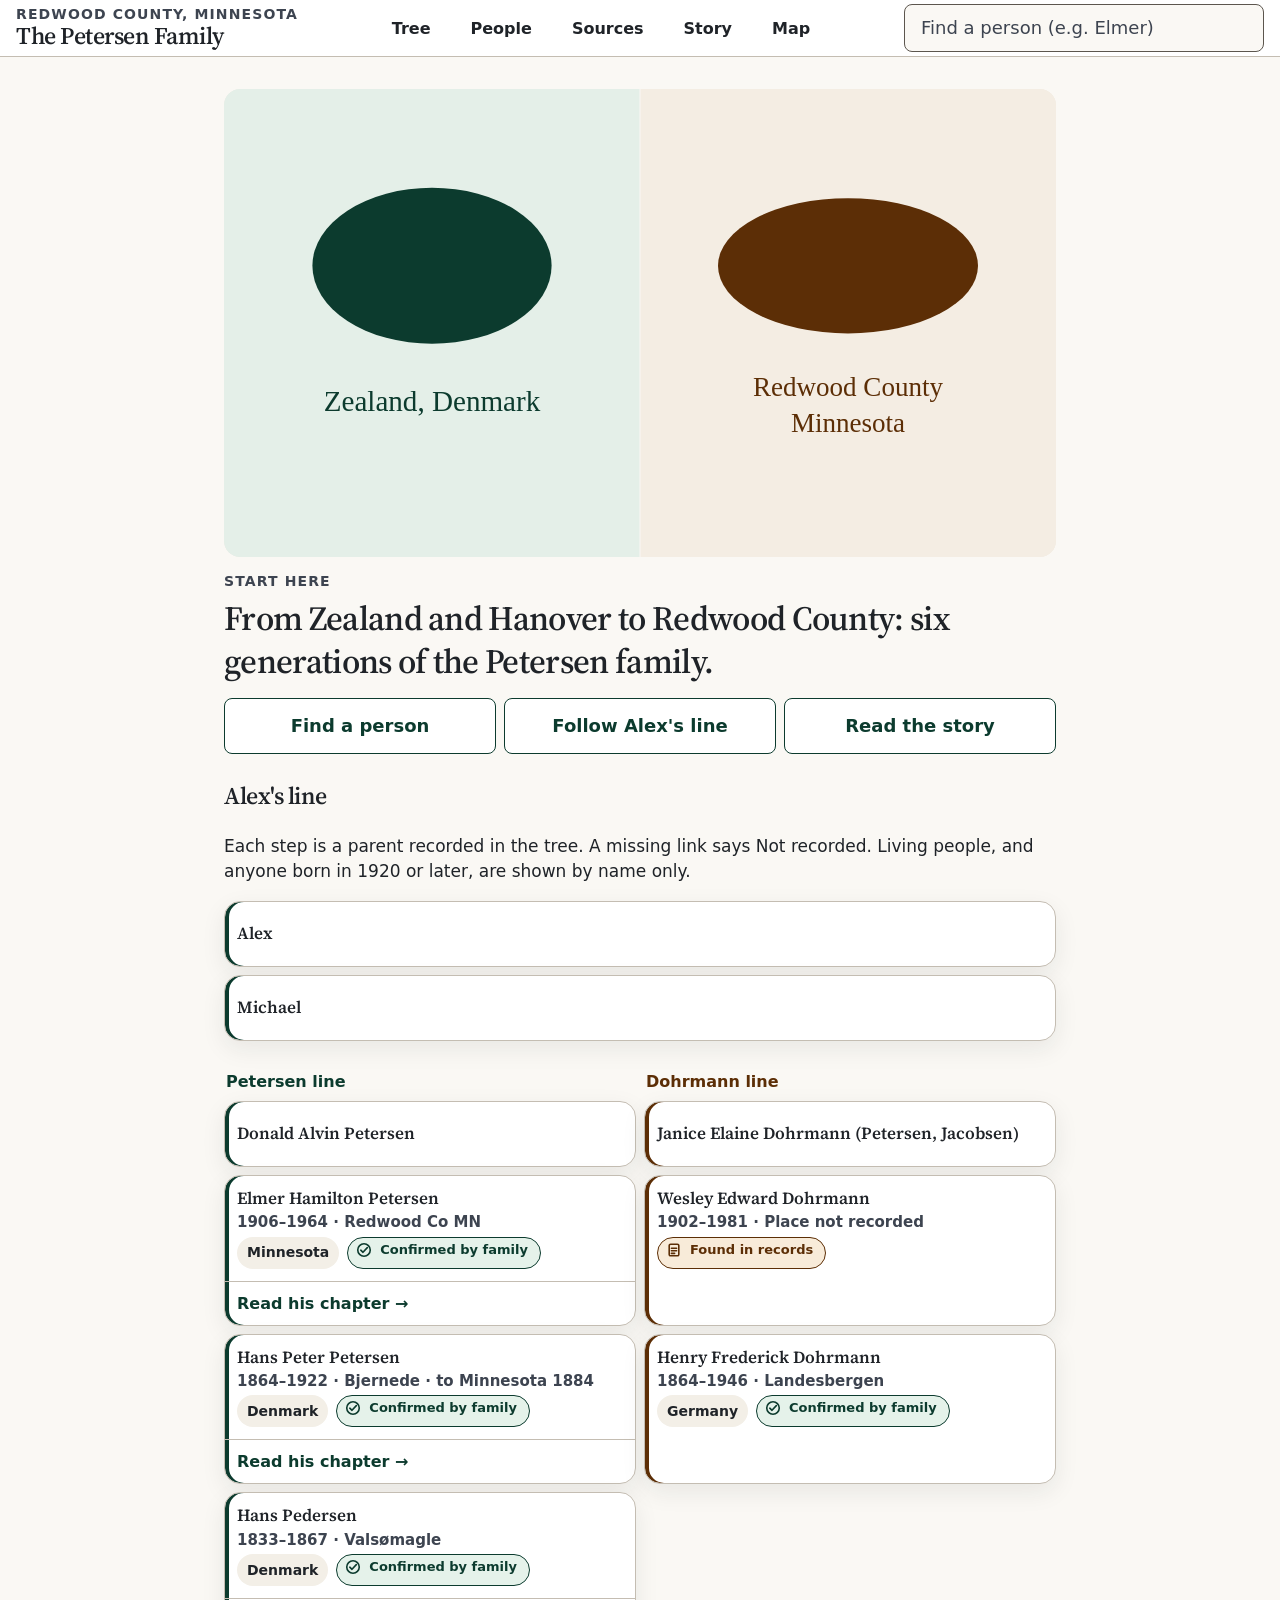
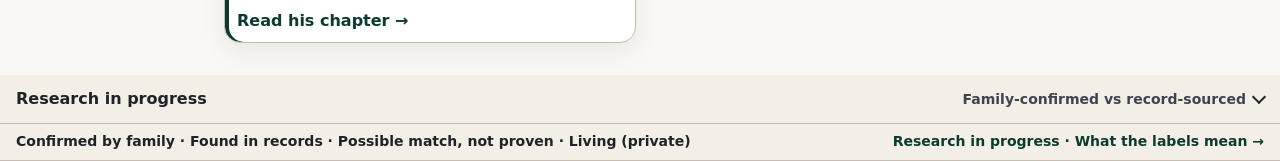
==== commit 644a581b: "Label the home hero and bring the Danish mockup back onto the page. (#39) The front door shows Zeala" ====
--- a/index.html
+++ b/index.html
@@ -36,9 +36,8 @@
 </header>
 <section id="home" class="start">
 <div class="start-inner">
-<div class="hero" role="img" aria-label="Map tiles of Zealand, Denmark, and Redwood County, Minnesota">
-<img alt="" src="https://tile.openstreetmap.org/8/136/80.png">
-<img alt="" src="https://tile.openstreetmap.org/8/60/92.png">
+<div class="hero" role="img" aria-label="Zealand, Denmark, and Redwood County, Minnesota">
+<img alt="" src="hero.svg">
 </div>
 <p class="eyebrow">Start here</p>
 <h1 id="start-title">From Zealand and Hanover to Redwood County: six generations of the Petersen family.</h1>
--- a/style.css
+++ b/style.css
@@ -481,10 +481,17 @@
   body.outline-mode #svg{display:none}
   body.outline-mode #familylist{display:block}
 }
-.family-list{display:none;overflow:auto;height:100%;padding:8px 16px 24px;background:var(--bg)}
+.family-list{display:none;overflow:auto;height:100%;padding:8px 16px 88px;background:var(--bg)}
 .outline,.outline ul{list-style:none;margin:0;padding:0}
 .outline ul{margin-left:16px;border-left:2px solid var(--line);padding-left:8px}
 .outline button{display:flex;align-items:center;width:100%;min-height:44px;margin:4px 0;padding:8px 12px;border:1px solid var(--line);border-radius:8px;background:var(--card);color:var(--ink);font:600 1rem/1.3 var(--sans);text-align:left;cursor:pointer}
+body.outline-mode .ctrl{display:none}
+@media (max-width:800px){
+  body.outline-mode #familylist{height:calc(100% - var(--peek));padding-bottom:64px}
+}
+.list-jump{display:flex;flex-wrap:wrap;gap:8px;position:sticky;top:0;z-index:2;margin:0;padding:8px 0;background:var(--bg)}
+.list-jump a{display:inline-flex;align-items:center;min-height:44px;padding:0 12px;border:1px solid var(--line);border-radius:999px;background:var(--card);color:var(--accent);font:700 1rem/1 var(--sans);text-decoration:none}
+.family-list h2{margin:16px 0 8px;font:700 1.125rem/1.3 var(--serif)}
 .story-jumps{display:flex;flex-direction:column;gap:8px;margin:8px 0 16px}
 .story-jump-btn{display:flex;align-items:center;min-height:44px;padding:8px 16px;border-radius:8px;background:var(--accent);color:var(--on-accent);font:700 1rem/1.3 var(--sans);text-decoration:none}
 .story-jump-btn:visited{color:var(--on-accent)}
@@ -499,9 +506,15 @@
 .ruled{margin:16px 0}
 .ruled summary{min-height:44px;display:flex;align-items:center;font:700 1rem/1.3 var(--sans);cursor:pointer}
 a.cite{display:inline-flex;align-items:center;min-height:32px;padding:6px 8px;margin:0 4px}
+.cite-group{display:inline-block;margin:0 4px;vertical-align:baseline}
+.cite-group summary{display:inline-flex;align-items:center;min-height:44px;padding:6px 12px;border:1px solid var(--line);border-radius:999px;background:var(--card);color:var(--accent);font:700 1rem/1 var(--sans);cursor:pointer}
+.cite-group ul{margin:8px 0 12px;padding-left:18px}
+.cite-group li{margin:4px 0}
+.cite-group a{display:inline-flex;align-items:center;min-height:44px}
 .place-card:not(.is-current) .place-body{display:none}
 .place-jump{min-height:56px}
-.people-here{font:600 1rem/1.4 var(--sans)}
+.people-here{margin:0;padding:8px 16px 12px;font:600 1rem/1.4 var(--sans)}
+.people-here a{color:var(--accent);font-weight:700}
 .node .status{font-size:16px}
 
 /* F04 + F06: phone tree stays readable, and the chrome gets out of the way. */
@@ -547,10 +560,17 @@
   body.outline-mode #svg{display:none}
   body.outline-mode #familylist{display:block}
 }
-.family-list{display:none;overflow:auto;height:100%;padding:8px 16px 24px;background:var(--bg)}
+.family-list{display:none;overflow:auto;height:100%;padding:8px 16px 88px;background:var(--bg)}
 .outline,.outline ul{list-style:none;margin:0;padding:0}
 .outline ul{margin-left:16px;border-left:2px solid var(--line);padding-left:8px}
 .outline button{display:flex;align-items:center;width:100%;min-height:44px;margin:4px 0;padding:8px 12px;border:1px solid var(--line);border-radius:8px;background:var(--card);color:var(--ink);font:600 1rem/1.3 var(--sans);text-align:left;cursor:pointer}
+body.outline-mode .ctrl{display:none}
+@media (max-width:800px){
+  body.outline-mode #familylist{height:calc(100% - var(--peek));padding-bottom:64px}
+}
+.list-jump{display:flex;flex-wrap:wrap;gap:8px;position:sticky;top:0;z-index:2;margin:0;padding:8px 0;background:var(--bg)}
+.list-jump a{display:inline-flex;align-items:center;min-height:44px;padding:0 12px;border:1px solid var(--line);border-radius:999px;background:var(--card);color:var(--accent);font:700 1rem/1 var(--sans);text-decoration:none}
+.family-list h2{margin:16px 0 8px;font:700 1.125rem/1.3 var(--serif)}
 .story-jumps{display:flex;flex-direction:column;gap:8px;margin:8px 0 16px}
 .story-jump-btn{display:flex;align-items:center;min-height:44px;padding:8px 16px;border-radius:8px;background:var(--accent);color:var(--on-accent);font:700 1rem/1.3 var(--sans);text-decoration:none}
 .story-jump-btn:visited{color:var(--on-accent)}
@@ -565,11 +585,17 @@
 .ruled{margin:16px 0}
 .ruled summary{min-height:44px;display:flex;align-items:center;font:700 1rem/1.3 var(--sans);cursor:pointer}
 a.cite{display:inline-flex;align-items:center;min-height:32px;padding:6px 8px;margin:0 4px}
+.cite-group{display:inline-block;margin:0 4px;vertical-align:baseline}
+.cite-group summary{display:inline-flex;align-items:center;min-height:44px;padding:6px 12px;border:1px solid var(--line);border-radius:999px;background:var(--card);color:var(--accent);font:700 1rem/1 var(--sans);cursor:pointer}
+.cite-group ul{margin:8px 0 12px;padding-left:18px}
+.cite-group li{margin:4px 0}
+.cite-group a{display:inline-flex;align-items:center;min-height:44px}
 .place-card:not(.is-current) .place-body{display:none}
 .place-jump{min-height:56px}
-.people-here{font:600 1rem/1.4 var(--sans)}
+.people-here{margin:0;padding:8px 16px 12px;font:600 1rem/1.4 var(--sans)}
+.people-here a{color:var(--accent);font-weight:700}
 .node .status{font-size:16px}
-.hero{display:grid;grid-template-columns:1fr 1fr;aspect-ratio:16/9;overflow:hidden;border-radius:16px;margin:0 0 16px;background:var(--card-2)}
+.hero{display:block;aspect-ratio:16/9;overflow:hidden;border-radius:16px;margin:0 0 16px;background:var(--card-2)}
 .hero img{width:100%;height:100%;object-fit:cover;display:block}
 .chapter-thumb{width:72px;height:48px;object-fit:cover;border-radius:8px;flex:none;background:var(--card-2)}
 .chapter-card{align-items:center}
